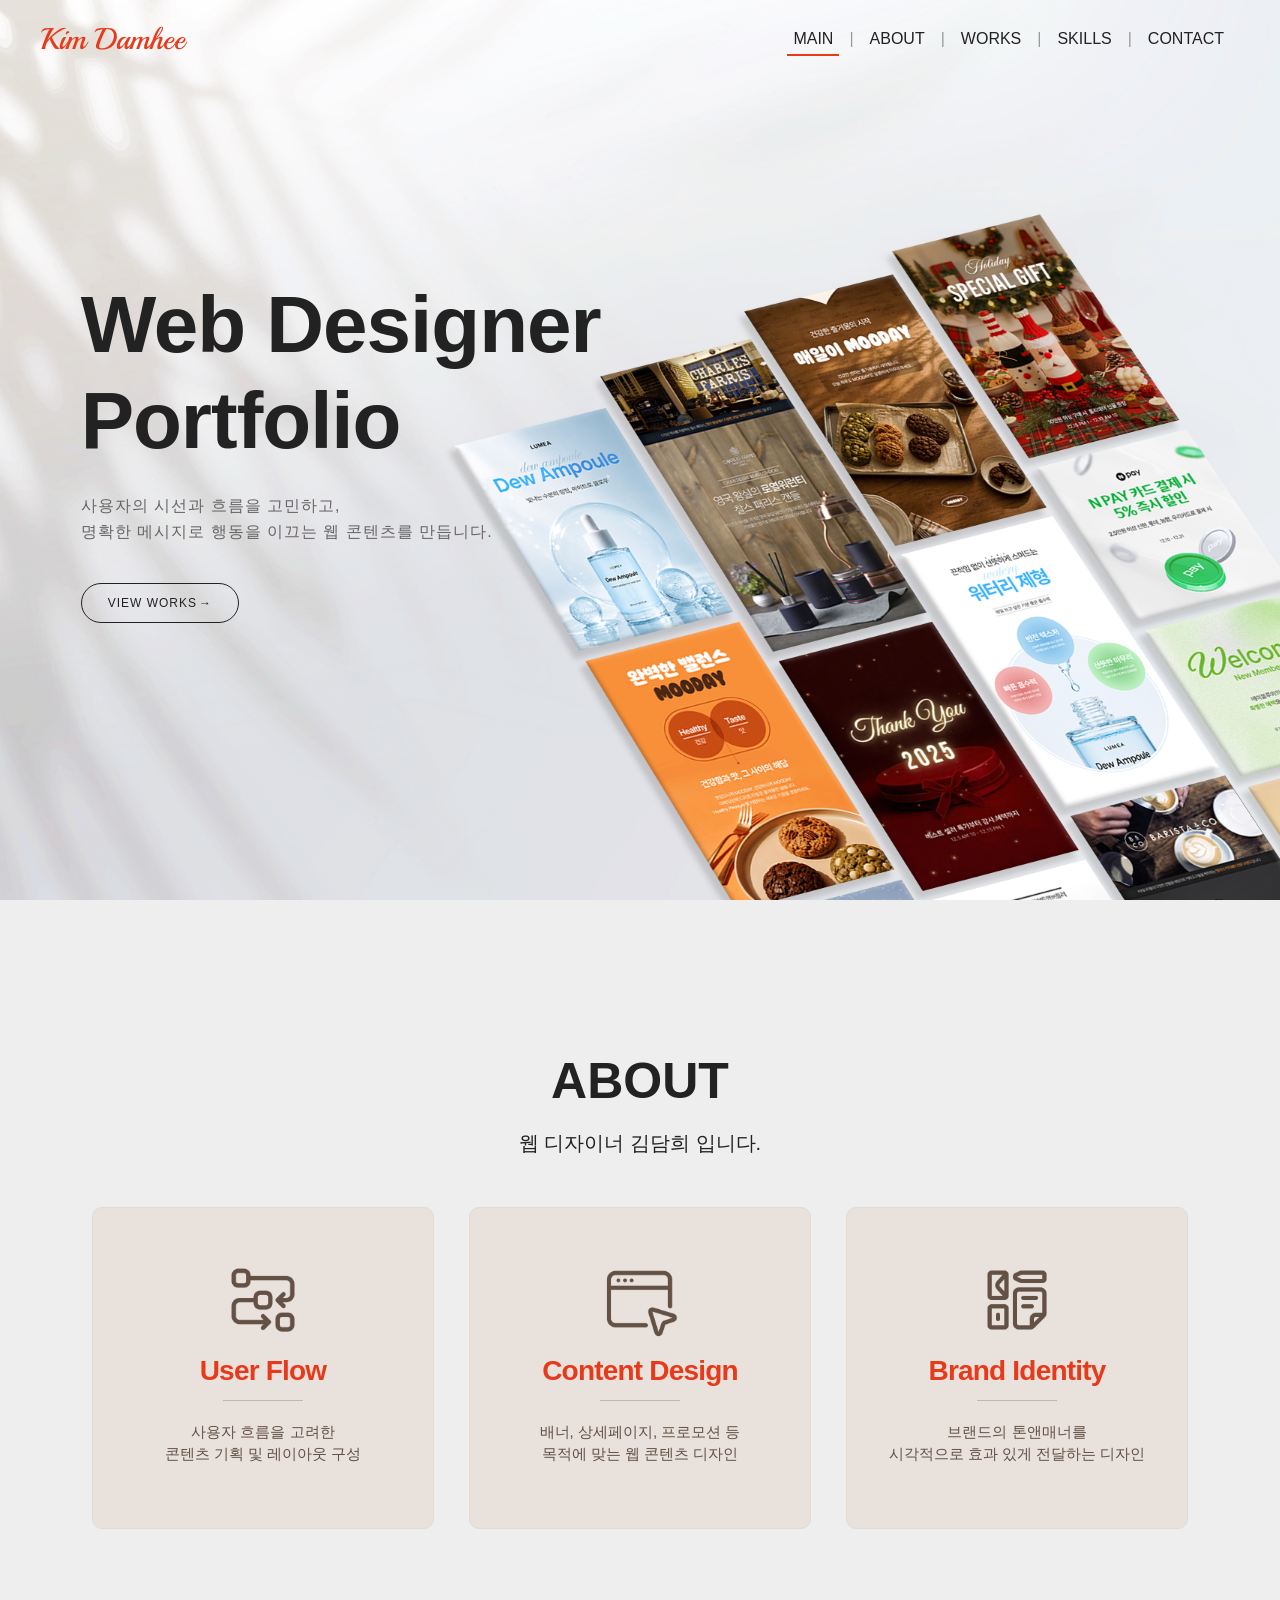
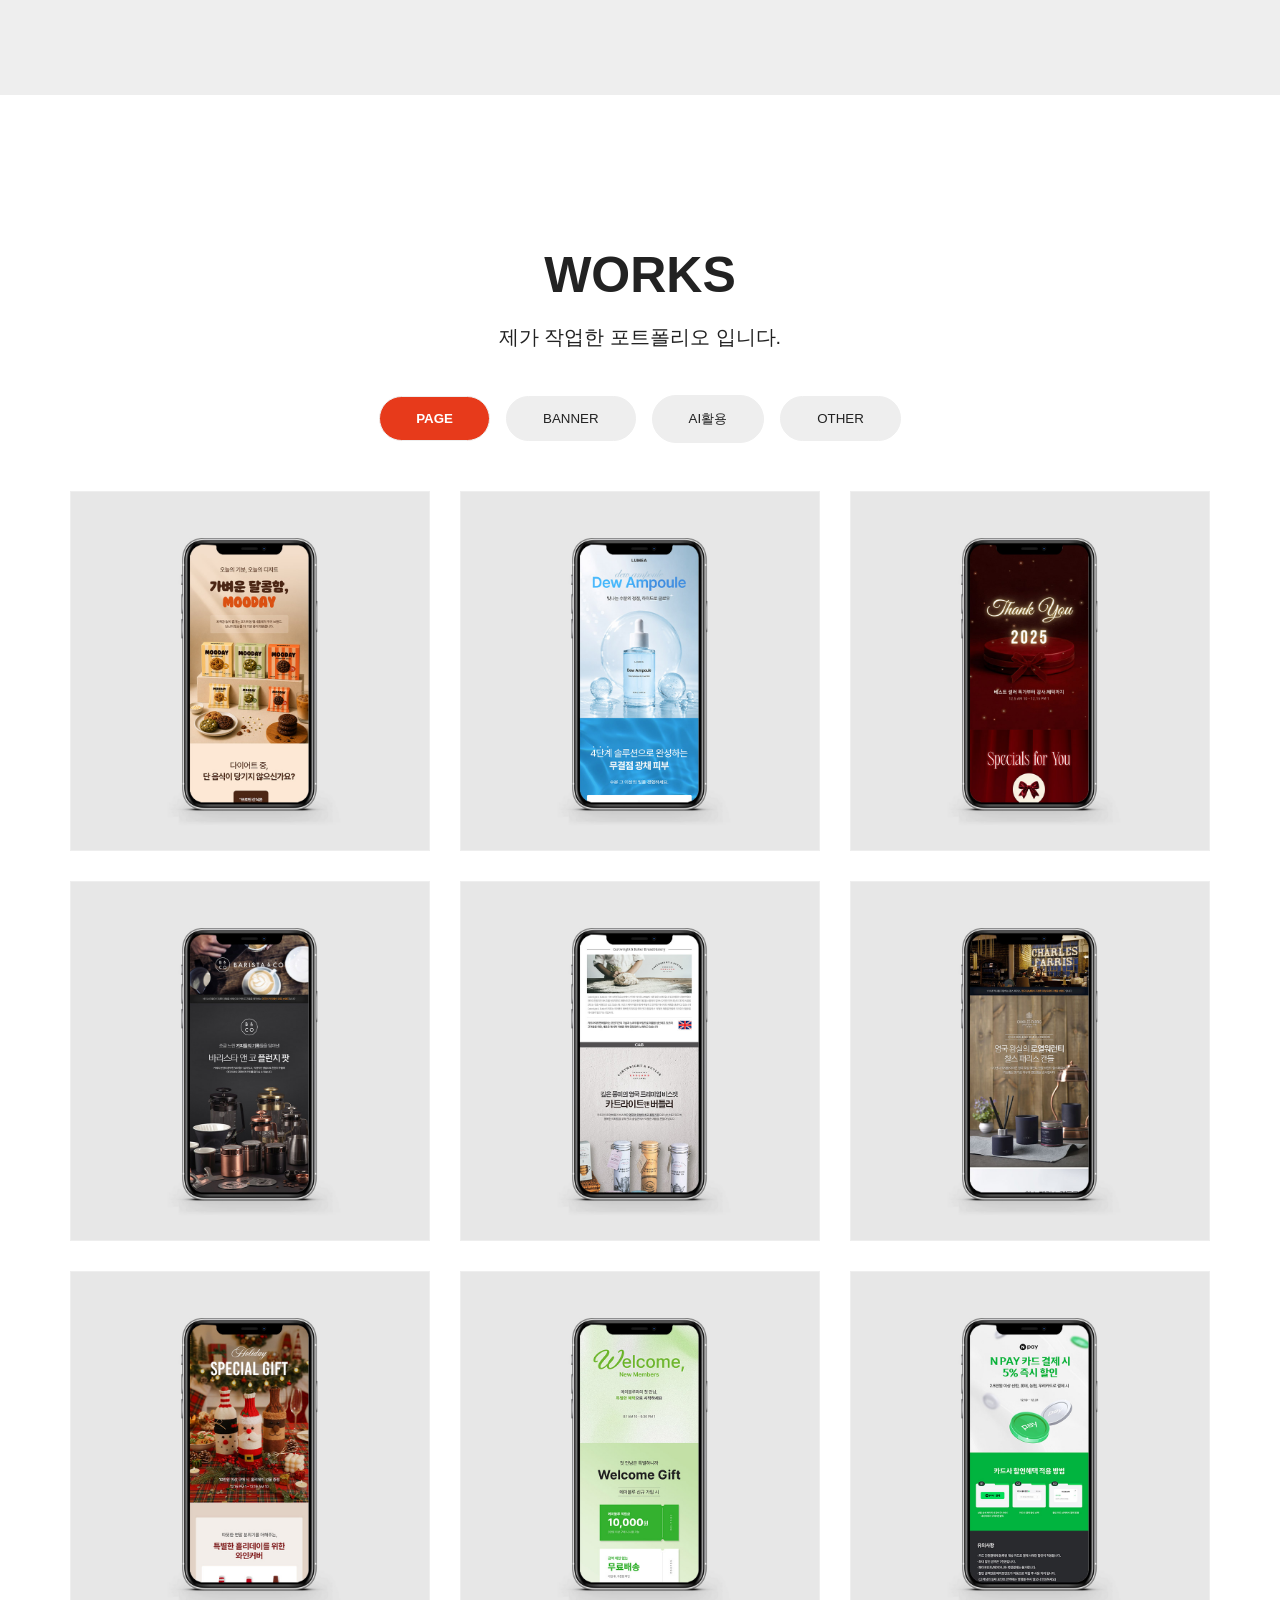
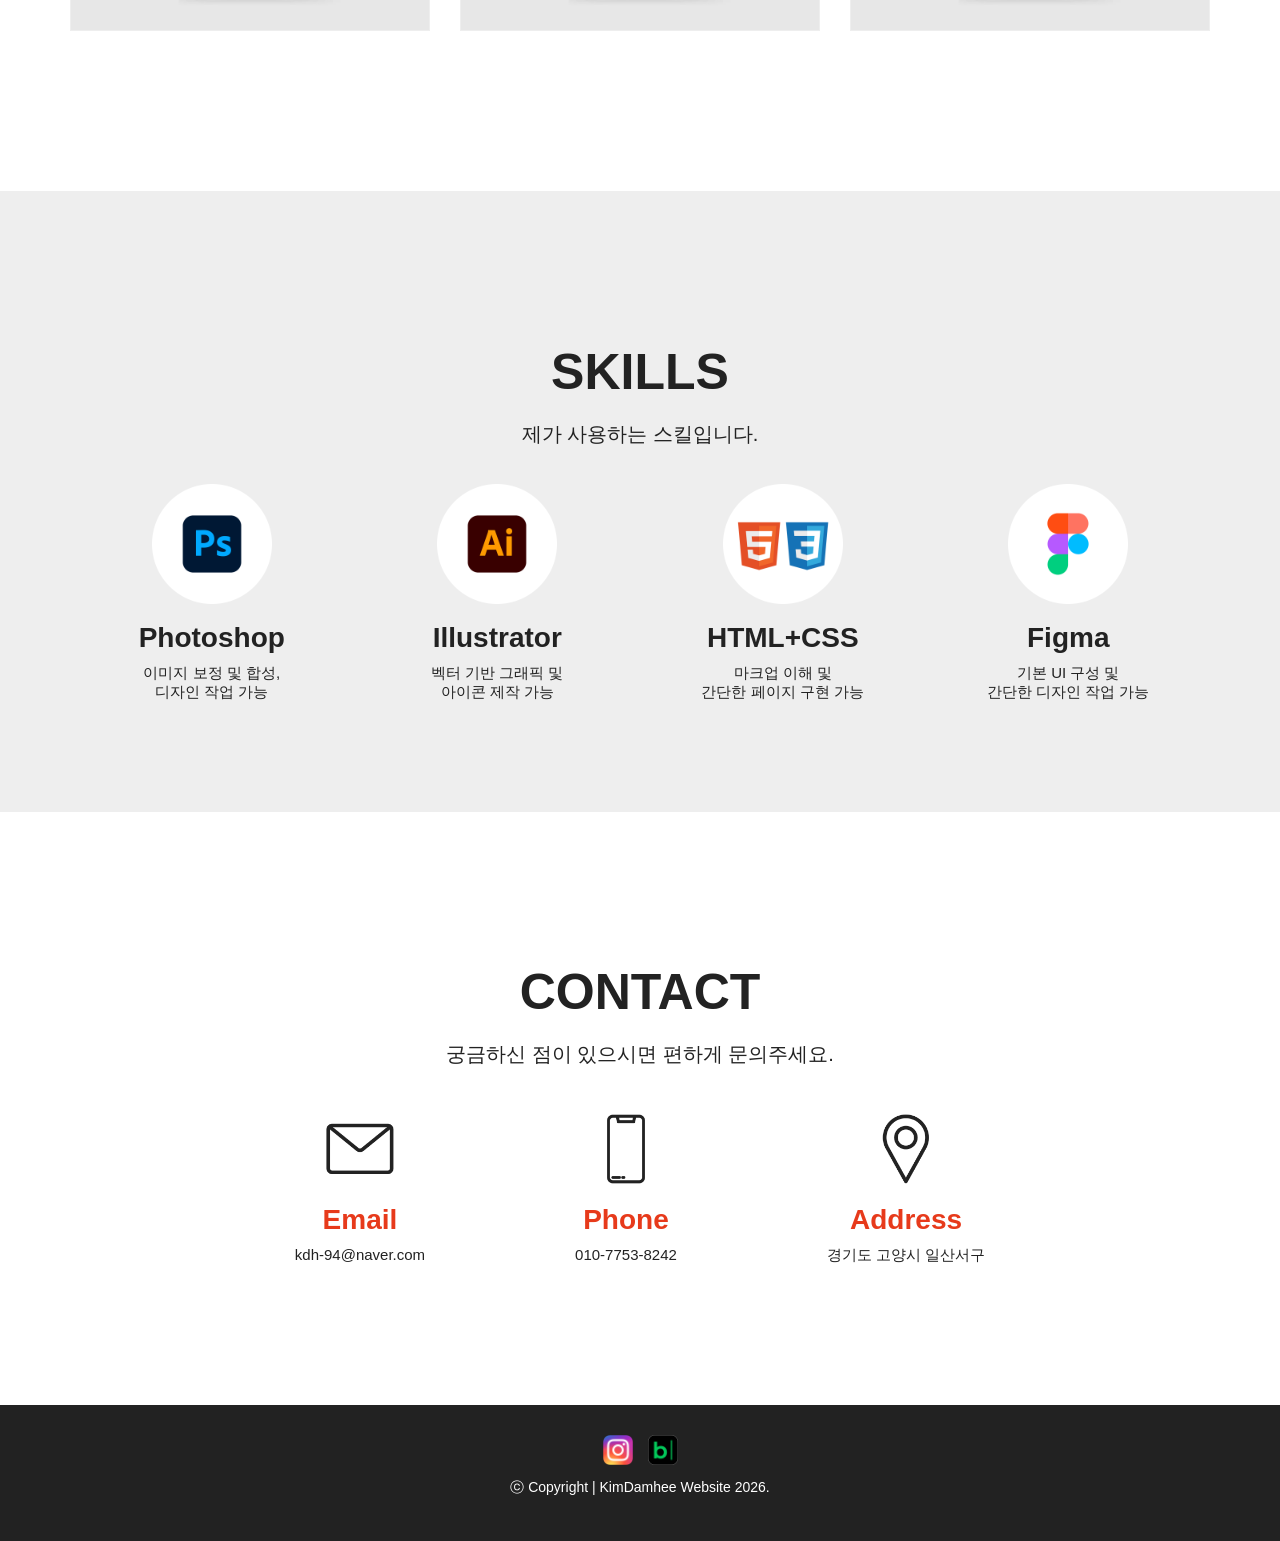
==== index.html @ 0c6d411d "Updates" ====
<!doctype html><html lang="en"><head><meta charset="utf-8"/><link rel="icon" type="image/png" sizes="32x32" href="/favicon.png"/><link rel="icon" type="image/png" sizes="16x16" href="/favicon.png"/><meta name="robots" content="noindex, nofollow"><link href="https://fonts.googleapis.com/css2?family=Great+Vibes&display=swap" rel="stylesheet"><link rel="preconnect" href="https://fonts.googleapis.com"><link rel="preconnect" href="https://fonts.gstatic.com" crossorigin><link href="https://fonts.googleapis.com/css2?family=Caveat:wght@400..700&family=Kalam:wght@300;400;700&family=Playball&display=swap" rel="stylesheet"><meta name="viewport" content="width=device-width,initial-scale=1"/><meta name="theme-color" content="#000000"/><meta name="description" content="Web site created using create-react-app"/><link rel="apple-touch-icon" href="/logo192.png"/><link rel="manifest" href="/manifest.json"/><title>Web Portfolio</title><script defer="defer" src="/static/js/main.aefa2dd5.js"></script><link href="/static/css/main.c59a504b.css" rel="stylesheet"></head><body><noscript>You need to enable JavaScript to run this app.</noscript><div id="root"></div></body></html>
---- static/css/main.c59a504b.css ----
body{-webkit-font-smoothing:antialiased;-moz-osx-font-smoothing:grayscale;font-family:-apple-system,BlinkMacSystemFont,Segoe UI,Roboto,Oxygen,Ubuntu,Cantarell,Fira Sans,Droid Sans,Helvetica Neue,sans-serif}code{font-family:source-code-pro,Menlo,Monaco,Consolas,Courier New,monospace}@media (max-width:768px){.about .sub-title,.contact .sub-title,.portfolio .sub-title,.skill .sub-title{font-size:17px;font-weight:400}.header-inner{justify-content:center;padding:14px 16px}.menu{display:none!important}.logo{display:block;font-size:20px;margin:0 auto;text-align:center;width:100%}.main{padding-left:24px;position:relative}.main-title{position:relative;transform:translateY(-150px)}.main-title .main-main{font-size:38px;font-weight:600;letter-spacing:-1.5px;line-height:1.2}.main-title .main-sub{font-size:14px;font-weight:300;letter-spacing:0;line-height:1.6;padding-top:20px}.about-boxes{-ms-overflow-style:none;display:flex;gap:12px;justify-content:flex-start!important;overflow-x:auto;overflow-y:visible;padding:18px 16px 24px;scroll-snap-type:x mandatory;scrollbar-width:none}.about-boxes::-webkit-scrollbar{display:none}.about-boxes .box{align-items:center;border-radius:14px;box-shadow:0 5px 15px #00000029;box-sizing:border-box;display:flex;flex:0 0 80%;flex-direction:column;height:250px;justify-content:center;overflow:visible;padding:14px 14px 12px;width:auto}.about-boxes .box:active{box-shadow:0 8px 20px #00000024}.about .about-boxes h3{font-size:20px;font-weight:600;margin:6px 0}.about .about-boxes p{font-size:14px;line-height:1.55}.about-boxes .icon img{height:70px;width:70px}.portfolio .inner{padding-left:16px;padding-right:16px}.filter-buttons{-ms-overflow-style:none;align-items:center;display:flex;gap:4px;justify-content:center;overflow-x:auto;scrollbar-width:none;white-space:nowrap}.filter-buttons button{border-radius:20px!important;box-sizing:border-box;flex:0 0 auto;font-size:11px;padding:6px 14px!important}.filter-buttons::-webkit-scrollbar{display:none}.portfolio-grid{grid-gap:6px!important;display:grid!important;gap:6px!important;grid-template-columns:repeat(2,1fr)}.portfolio-grid .item{margin:0!important}.portfolio .inner{padding-left:12px;padding-right:12px}.item{transform:none}.overlay{display:none!important}.modal-body{gap:8px;padding:8px}.modal-body img{border-radius:6px;box-shadow:none!important;height:auto;margin:0;max-width:100%;object-fit:fill;width:100%}.modal-body img:last-child{margin-bottom:0}.skill-list{grid-gap:2px!important;display:grid!important;gap:2px!important;grid-template-columns:repeat(2,1fr)}.skill-list .skill{padding:16px;width:100%}.skill-list .skill h3{font-size:20px!important}.skill-list .skill p{font-size:14px!important;line-height:1.4}.skill .icon img{width:84px!important}.contact-info{display:flex;gap:5px!important;justify-content:space-between}.contact-item{flex:1 1;text-align:center}.contact-item .icon img{margin-bottom:-8px;width:54px!important}.contact-info .text .label{font-size:20px!important;font-weight:600!important}.contact-info .text .value{font-size:14px!important;word-break:break-all}.footer p{font-size:12px;font-weight:200}}body{font-family:sans-serif;margin:0}.section{padding:110px 20px;text-align:center}.section h2{font-size:50px;margin-bottom:20px}.inner{margin:0 auto;max-width:1140px}.sub-title{font-size:20px;font-weight:400;padding-bottom:16px}::selection{background:#e73a1b;color:#fff}::-webkit-selection{background:#e73a1b;color:#fff}.header{color:#fff;left:0;position:fixed;top:0;width:100%;z-index:100}.header-inner{align-items:center;display:flex;justify-content:space-between;margin:0 auto;max-width:1680px;padding:20px 40px;transition:padding .3s ease,backdrop .3s ease}.header.scrolled .header-inner{padding:12px 40px}.header .menu a{color:#222}.header.scrolled{backdrop-filter:blur(10px);-webkit-backdrop-filter:blur(10px);background:#000000b3;transition:background .3s ease,-webkit-backdrop-filter .3s ease;transition:background .3s ease,backdrop-filter .3s ease;transition:background .3s ease,backdrop-filter .3s ease,-webkit-backdrop-filter .3s ease}.header.scrolled a{color:#fff}.header.scrolled .logo{transform:scale(.8)}.logo{color:#e73a1b;cursor:pointer;font-family:Playball,cursive;font-size:30px;font-style:normal;font-weight:400;transition:transform .3s ease,opacity .3s ease}.logo:hover{opacity:.8}.menu{align-items:center;display:flex}.menu a{color:#222;margin:0 10px;padding:4px 6px;position:relative;text-decoration:none;transition:color .3s ease}.menu a:after{background:#e73a1b;bottom:-4px;content:"";height:2px;left:50%;position:absolute;transform:translateX(-50%);transition:width .3s ease;width:0}.menu a.active:after,.menu a:hover:after{width:100%}.menu a:hover{color:#e73a1b}.divider{color:#999}.main{align-items:center;background-position:50%;background-repeat:no-repeat;background-size:cover;display:flex;justify-content:flex-start;min-height:100vh;padding-left:6.3%;position:relative}.main:before{content:"";inset:0;position:absolute;z-index:1}.main-title{align-items:flex-start;display:flex;flex-direction:column;position:relative;z-index:2}.main-main{color:#222;font-size:80px;font-style:normal;font-weight:600;letter-spacing:-1px;line-height:1.2}.main-main,.main-sub{margin:0;text-align:left}.main-sub{color:#666;font-size:16px;font-weight:400;letter-spacing:1px;line-height:1.6;padding-top:24px}.main-btn{align-items:center;background:#0000;border:1px solid #222;border-radius:999px;color:#222;cursor:pointer;display:inline-flex;font-size:12px;font-weight:500;gap:2px;letter-spacing:1px;margin-top:38px;padding:12px 26px;transition:all .3s ease}.main-btn span{transition:transform .3s ease}.main-btn:hover span{transform:translateX(4px)}.about{background-color:#eee;color:#222}.box{align-items:center;background-color:#e8e1dc;border:1px solid #e4dad2;border-radius:10px;color:#635145;flex-direction:column;height:280px;padding:20px;text-align:center;transform:translateY(-6px);width:300px}.about-boxes,.box{display:flex;justify-content:center}.about-boxes{gap:35px;margin-top:40px;padding-bottom:50px}.about h3{color:#e73a1b;display:inline-block;font-size:28px;font-weight:600;letter-spacing:-.8px;margin-bottom:5px;margin-top:10px;padding-bottom:14px;position:relative}.about h3:after{background:#6351454d;bottom:0;content:"";height:1px;left:50%;position:absolute;transform:translateX(-50%);width:80px}.about-boxes p{font-size:15px;font-weight:400;line-height:1.5}.icon{align-items:center;display:flex;justify-content:center}.icon img{height:90px;object-fit:contain;transition:transform .3s ease;width:90px}.box:hover .icon img{filter:brightness(1.1);transform:scale(1.1)}.portfolio{background-color:#fff;color:#222}.filter-buttons button{background:#eee;border:1px solid #eee;border-radius:30px;color:#222;cursor:pointer;margin:8px;padding:14px 36px}.filter-buttons button.active{background:#e73a1b;color:#fff;font-weight:600}.portfolio-grid{grid-gap:30px;display:grid;gap:30px;grid-template-columns:repeat(3,1fr);margin-top:40px;padding-bottom:50px}.modal{align-items:center;animation:fadeIn .3s ease;background:#000000b3;display:flex;height:100%;justify-content:center;left:0;position:fixed;top:0;width:100%;z-index:9999}.modal-content{animation:scaleUp .3s ease;background:#fff;border-radius:12px;display:flex;flex-direction:column;max-height:95vh;max-width:1240px;overflow:hidden;padding:0;width:80%}@keyframes fadeIn{0%{opacity:0}to{opacity:1}}@keyframes scaleUp{0%{opacity:0;transform:scale(.9)}to{opacity:1;transform:scale(1)}}.modal-header{align-items:flex-start;display:flex;justify-content:space-between;padding:20px 24px}.modal-text{display:flex;flex-direction:column;gap:6px}.modal-header h3{font-size:24px;margin:0;padding:5px 0 5px 8px}.modal-header p{margin:0;padding-left:8px}.modal-body{align-items:center;display:flex;flex:1 1;flex-direction:column;gap:40px;overflow-y:auto;padding:20px 24px 70px}.modal-body img{border-radius:8px;box-shadow:0 6px 20px #0000002e;display:block;height:auto;max-width:100%;width:70%}.modal-body img:last-child{margin-bottom:0}.close-btn{align-items:center;background:#555;border:none;border-radius:50%;color:#fff;cursor:pointer;display:flex;flex-shrink:0;font-size:24px;height:36px;justify-content:center;line-height:1;width:36px}.close-btn:hover{background:#e73a1b;color:#fff}.item{align-items:center;aspect-ratio:1/1;background:#333;border:1px solid #eee;color:#fff;cursor:pointer;display:flex;justify-content:center;overflow:hidden;position:relative;transition:transform .25s ease}.item:hover{transform:scale(1.08)}.item img{height:100%;object-fit:cover;transition:transform .4s ease;width:100%}.item:hover img{transform:scale(1.05)}.overlay{align-items:center;background:#000000bf;box-sizing:border-box;color:#fff;display:flex;flex-direction:column;gap:8px;inset:0;justify-content:center;opacity:0;padding:20px;position:absolute;text-align:center;transition:opacity .3s ease}.item:hover .overlay{opacity:1}.overlay h3{color:#ff4423;font-size:18px;font-weight:600;opacity:0;transition:all .4s ease}.overlay h3,.overlay p{margin:0;transform:translateY(-20px)}.overlay p{font-size:12px;line-height:1.4;opacity:.85;opacity:0;transition:all .4s ease .05s}.view-btn{background:#0000;border:1px solid #fff;border-radius:20px;color:#fff;cursor:pointer;font-size:8px;letter-spacing:.5px;margin-top:12px;opacity:0;padding:6px 14px;transform:translateY(20px);transition:all .4s ease .01s}.item:hover .overlay h3,.item:hover .overlay p,.item:hover .view-btn{opacity:1;transform:translateY(0)}.view-btn:hover{background:#e73a1b;border-color:#e73a1b;color:#fff}.skill{background-color:#eee;color:#222;text-align:center}.skill-list{display:flex;gap:2px}.skill-list .skill{box-sizing:border-box;width:100%}.skill .icon{margin-bottom:18px}.skill .icon img{height:auto;width:120px}.skill-list .skill h3{font-size:28px;margin:10px 0}.skill-list .skill p{font-size:15px;margin:0}.contact{background-color:#fff;color:#222}.contact-info{display:flex;gap:150px;justify-content:center;margin:30px 0}.contact .icon{margin-bottom:20px}.contact .contact-item .icon img{height:auto;width:70px}.contact .contact-item .text .label{color:#e73a1b;font-size:28px;font-weight:600}.contact .contact-item .text .value{font-size:15px;padding-top:10px}.footer{background:#222;color:#fff;padding:30px;text-align:center}.footer p{font-size:14px;font-weight:300}.social{align-items:center;display:flex;gap:15px;justify-content:center}.social .icon img{height:30px;object-fit:contain;width:30px}.social .icon{align-items:center;display:flex;justify-content:center;margin:0}@media (max-width:768px){.filter-buttons{position:relative;z-index:10}}
/*# sourceMappingURL=main.c59a504b.css.map*/
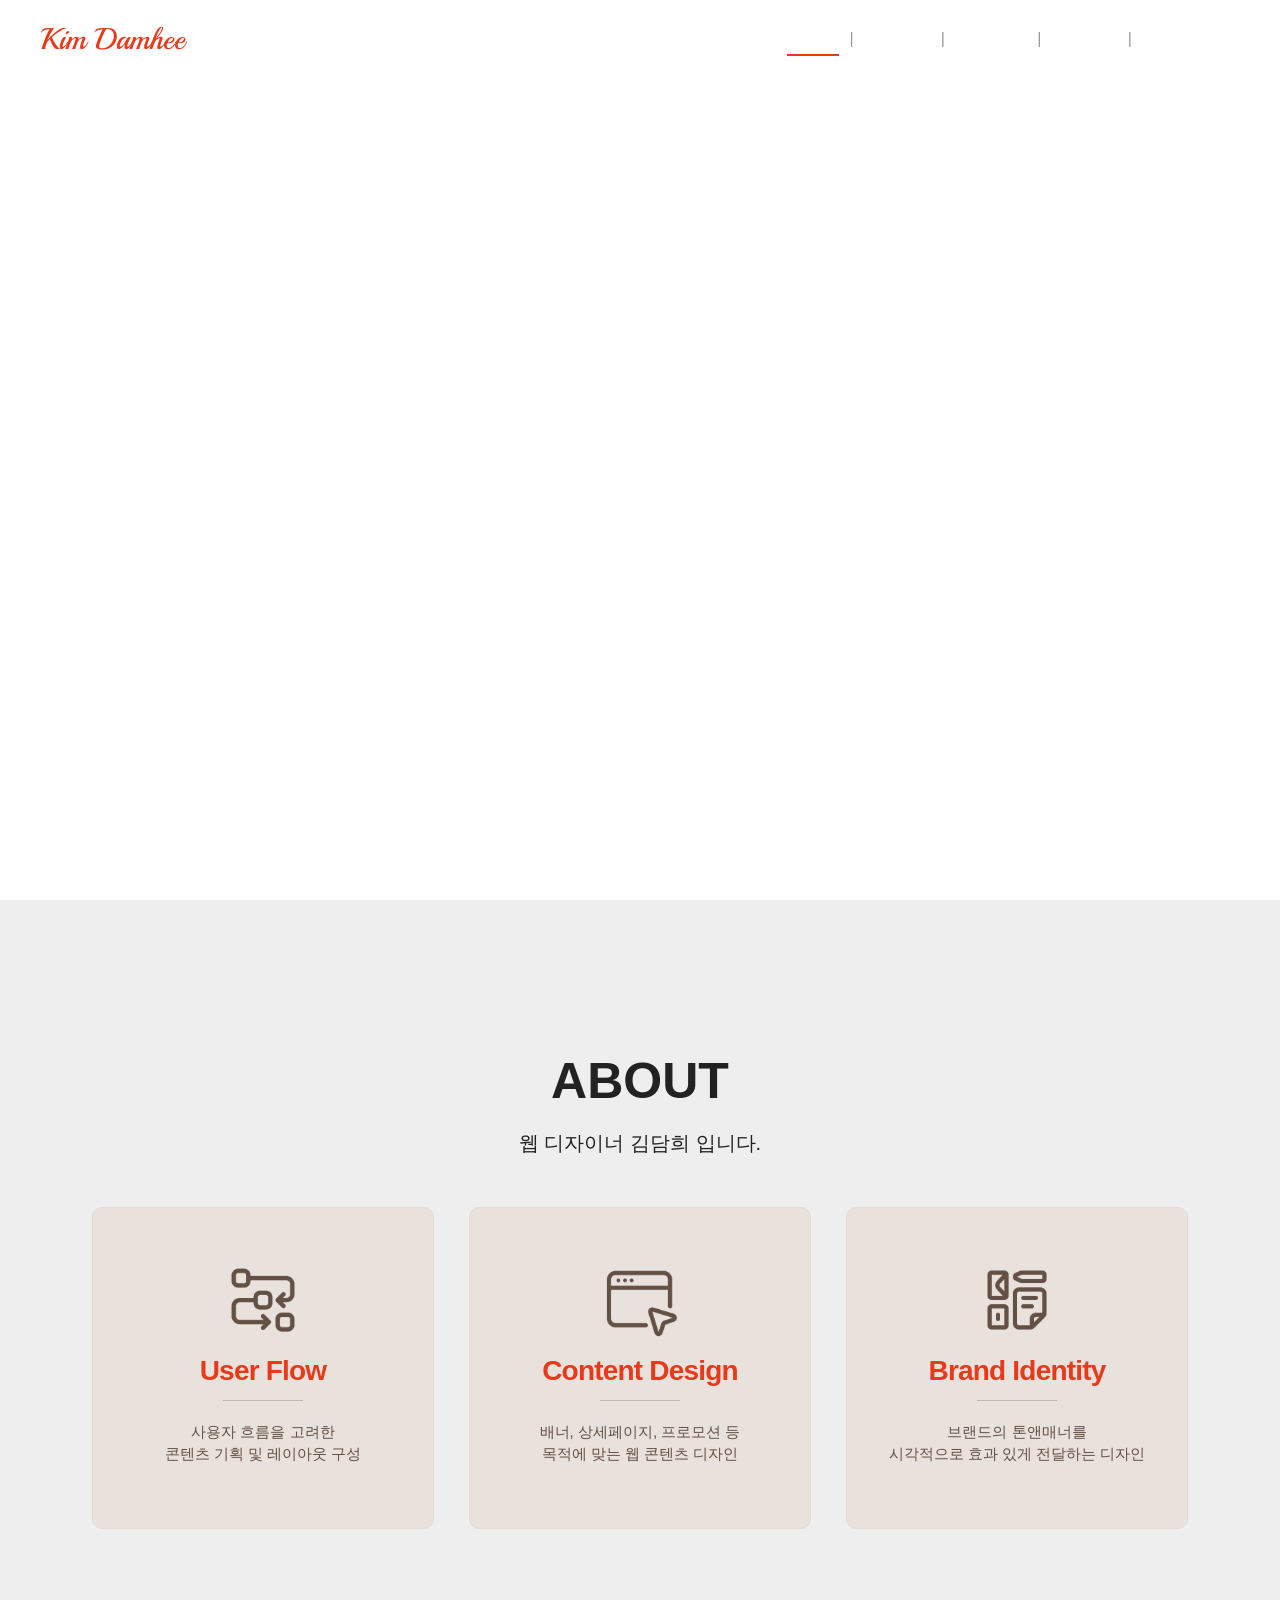
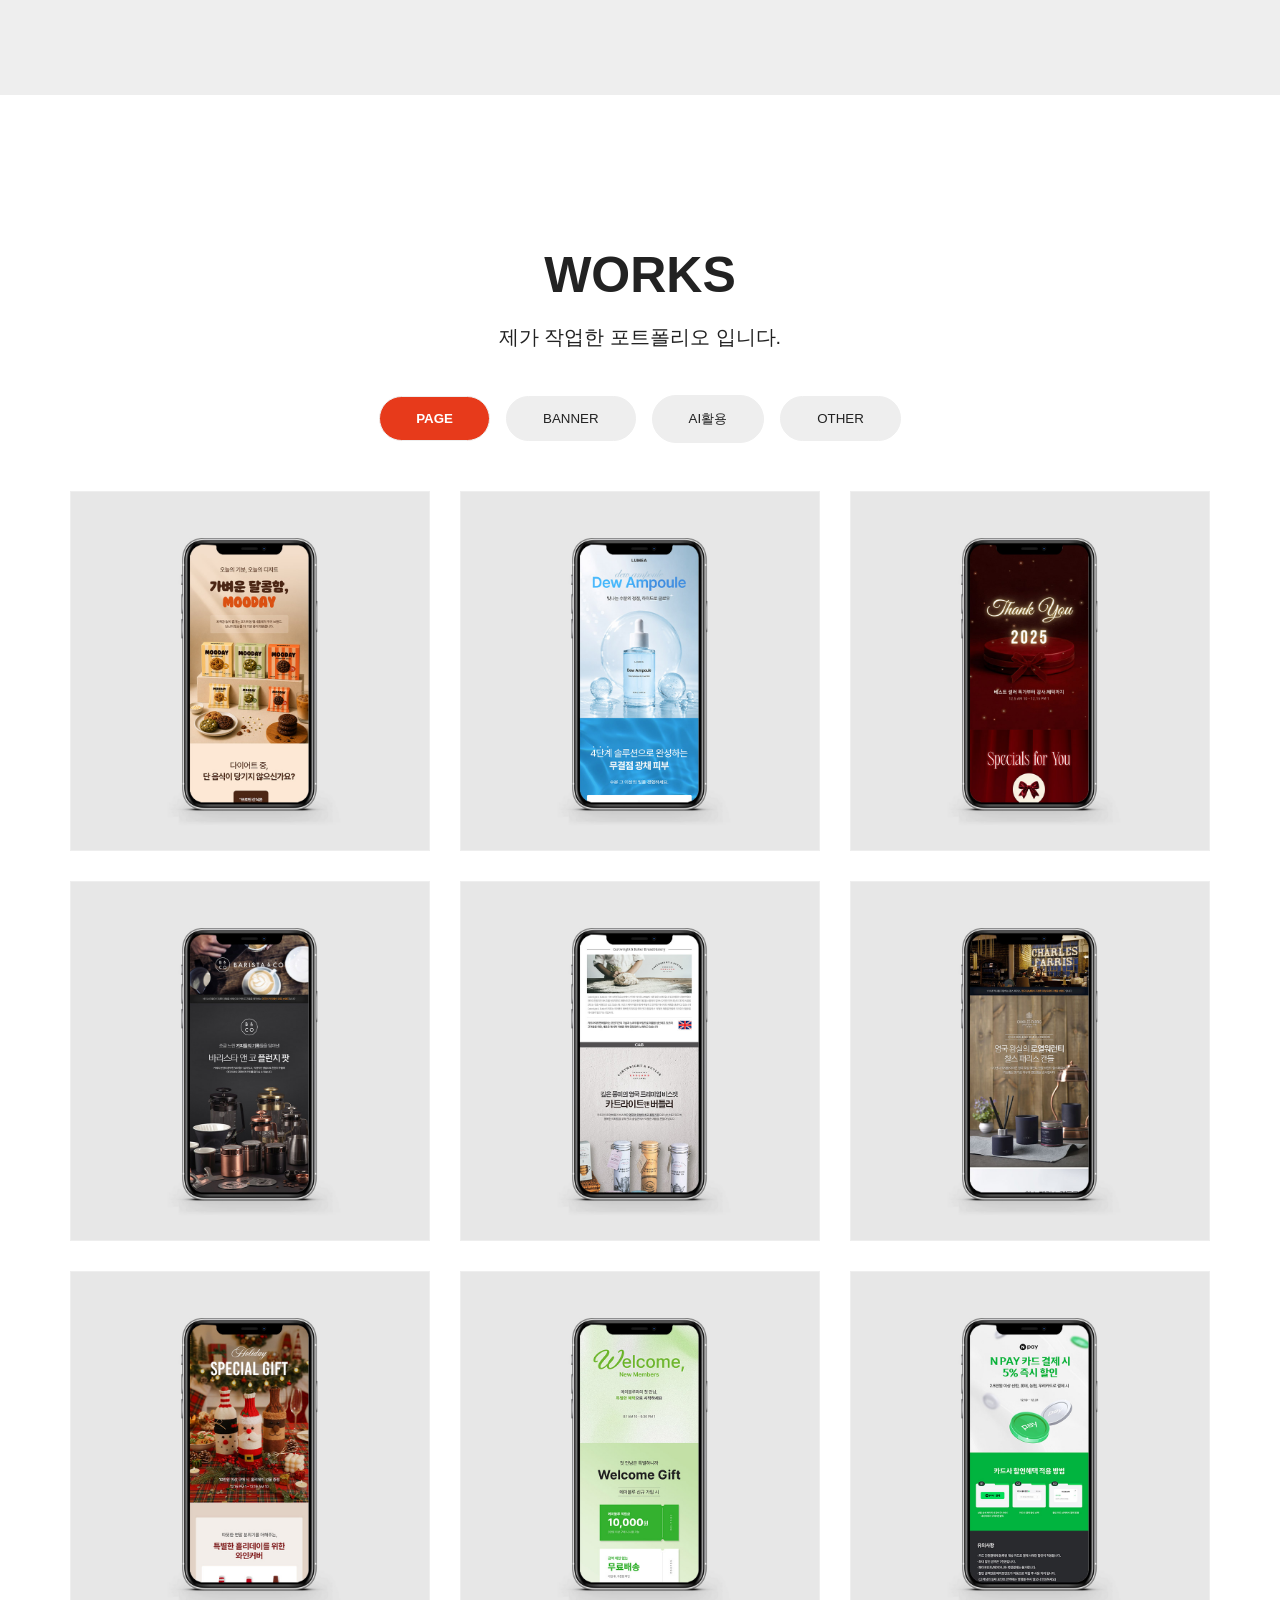
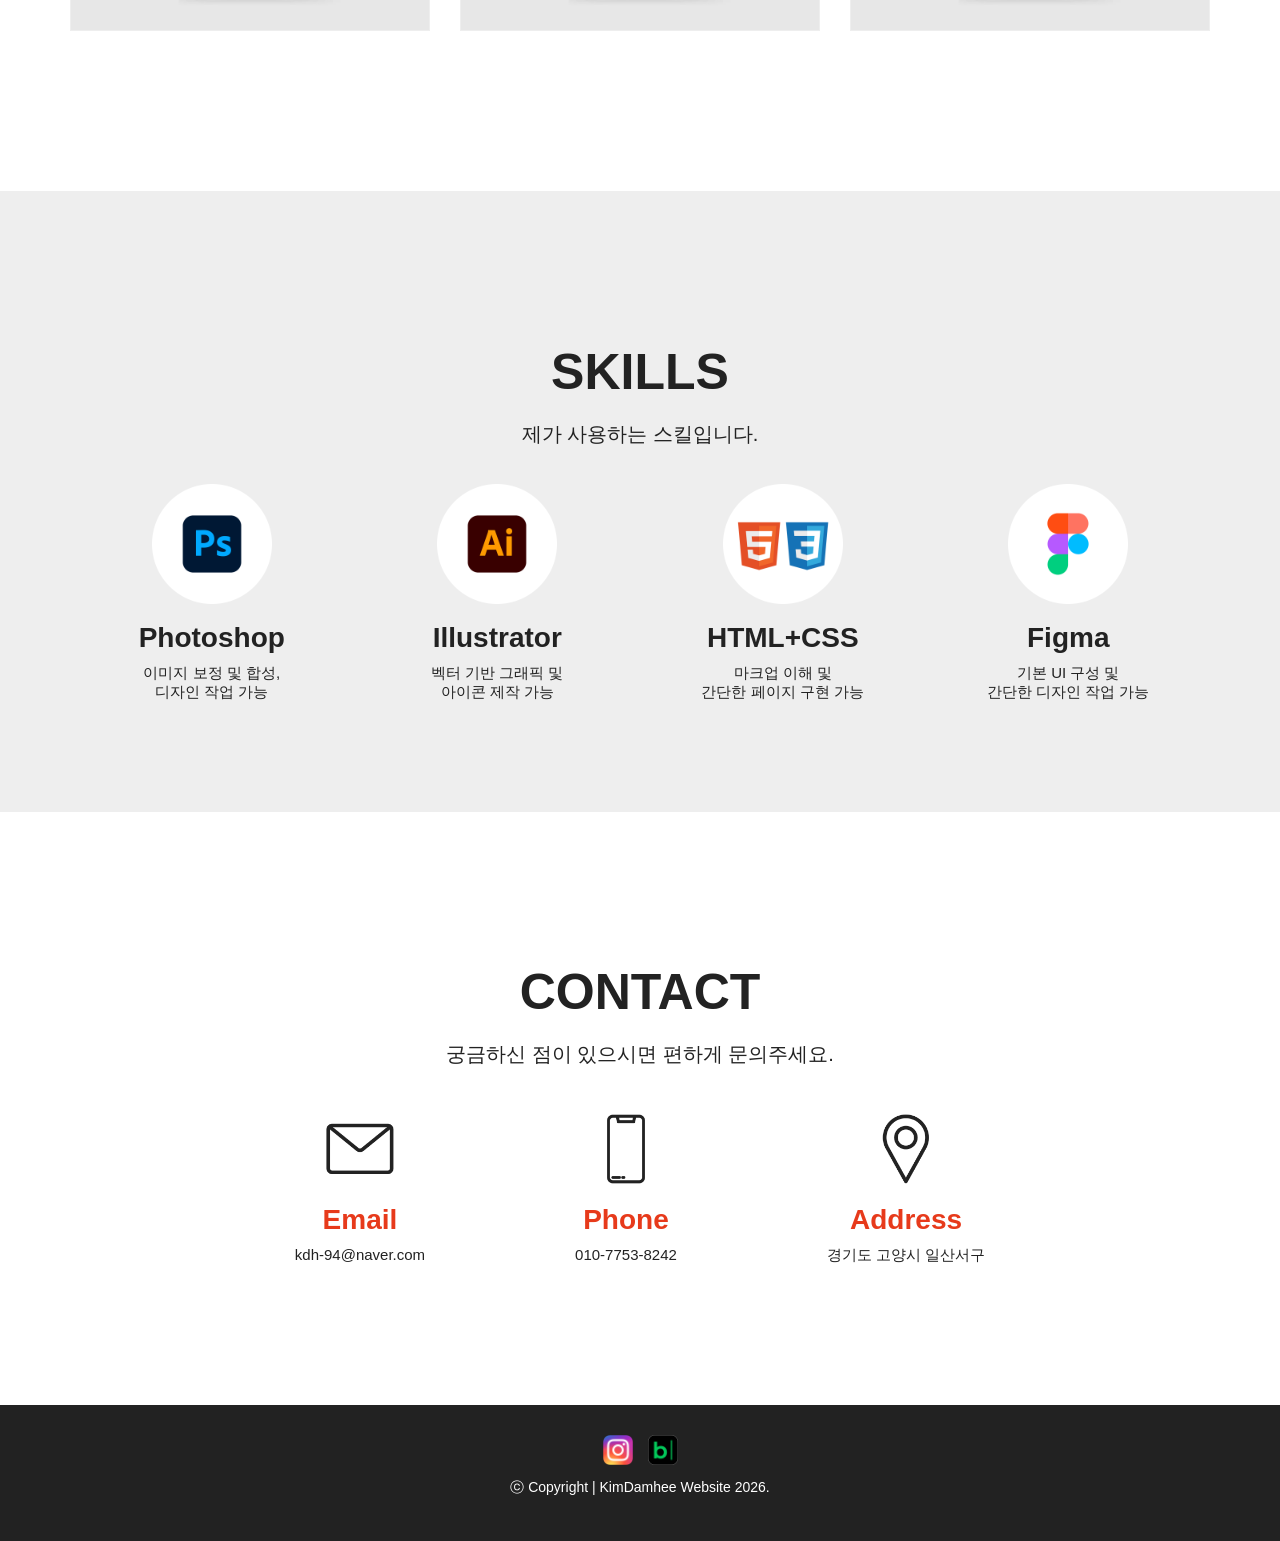
==== commit c7c6ccab: "Updates" ====
--- a/index.html
+++ b/index.html
@@ -1 +1 @@
-<!doctype html><html lang="en"><head><meta charset="utf-8"/><link rel="icon" type="image/png" sizes="32x32" href="/favicon.png"/><link rel="icon" type="image/png" sizes="16x16" href="/favicon.png"/><meta name="robots" content="noindex, nofollow"><link href="https://fonts.googleapis.com/css2?family=Great+Vibes&display=swap" rel="stylesheet"><link rel="preconnect" href="https://fonts.googleapis.com"><link rel="preconnect" href="https://fonts.gstatic.com" crossorigin><link href="https://fonts.googleapis.com/css2?family=Caveat:wght@400..700&family=Kalam:wght@300;400;700&family=Playball&display=swap" rel="stylesheet"><meta name="viewport" content="width=device-width,initial-scale=1"/><meta name="theme-color" content="#000000"/><meta name="description" content="Web site created using create-react-app"/><link rel="apple-touch-icon" href="/logo192.png"/><link rel="manifest" href="/manifest.json"/><title>Web Portfolio</title><script defer="defer" src="/static/js/main.aefa2dd5.js"></script><link href="/static/css/main.c59a504b.css" rel="stylesheet"></head><body><noscript>You need to enable JavaScript to run this app.</noscript><div id="root"></div></body></html>+<!doctype html><html lang="en"><head><meta charset="utf-8"/><link rel="icon" type="image/png" sizes="32x32" href="/favicon.png"/><link rel="icon" type="image/png" sizes="16x16" href="/favicon.png"/><meta name="robots" content="noindex, nofollow"><link href="https://fonts.googleapis.com/css2?family=Great+Vibes&display=swap" rel="stylesheet"><link rel="preconnect" href="https://fonts.googleapis.com"><link rel="preconnect" href="https://fonts.gstatic.com" crossorigin><link href="https://fonts.googleapis.com/css2?family=Caveat:wght@400..700&family=Kalam:wght@300;400;700&family=Playball&display=swap" rel="stylesheet"><meta name="viewport" content="width=device-width,initial-scale=1"/><meta name="theme-color" content="#000000"/><meta name="description" content="Web site created using create-react-app"/><link rel="apple-touch-icon" href="/logo192.png"/><link rel="manifest" href="/manifest.json"/><title>Web Portfolio</title><script defer="defer" src="/static/js/main.0ea929ef.js"></script><link href="/static/css/main.4a9623f0.css" rel="stylesheet"></head><body><noscript>You need to enable JavaScript to run this app.</noscript><div id="root"></div></body></html>
--- a/static/css/main.4a9623f0.css
+++ b/static/css/main.4a9623f0.css
@@ -0,0 +1,2 @@
+body{-webkit-font-smoothing:antialiased;-moz-osx-font-smoothing:grayscale;font-family:-apple-system,BlinkMacSystemFont,Segoe UI,Roboto,Oxygen,Ubuntu,Cantarell,Fira Sans,Droid Sans,Helvetica Neue,sans-serif}code{font-family:source-code-pro,Menlo,Monaco,Consolas,Courier New,monospace}@media (max-width:768px){.about .sub-title,.contact .sub-title,.portfolio .sub-title,.skill .sub-title{font-size:17px;font-weight:400}.header-inner{justify-content:center;padding:14px 16px}.menu{display:none!important}.logo{display:block;font-size:20px;margin:0 auto;text-align:center;width:100%}.main{height:100vh;overflow:hidden;position:relative;width:100%}.main-video{height:100%;inset:0;object-fit:cover;position:absolute;width:100%;z-index:0}.main-title{color:#fff;left:50%;max-width:calc(100% - 80px);position:absolute;top:50%;transform:translate(-50%,-50%);width:1140px;z-index:10}.about-boxes{-ms-overflow-style:none;display:flex;gap:12px;justify-content:flex-start!important;overflow-x:auto;overflow-y:visible;padding:18px 16px 24px;scroll-snap-type:x mandatory;scrollbar-width:none}.about-boxes::-webkit-scrollbar{display:none}.about-boxes .box{align-items:center;border-radius:14px;box-shadow:0 5px 15px #00000029;box-sizing:border-box;display:flex;flex:0 0 80%;flex-direction:column;height:250px;justify-content:center;overflow:visible;padding:14px 14px 12px;width:auto}.about-boxes .box:active{box-shadow:0 8px 20px #00000024}.about .about-boxes h3{font-size:20px;font-weight:600;margin:6px 0}.about .about-boxes p{font-size:14px;line-height:1.55}.about-boxes .icon img{height:70px;width:70px}.portfolio .inner{padding-left:16px;padding-right:16px}.filter-buttons{-ms-overflow-style:none;align-items:center;display:flex;gap:4px;justify-content:center;overflow-x:auto;scrollbar-width:none;white-space:nowrap}.filter-buttons button{border-radius:20px!important;box-sizing:border-box;flex:0 0 auto;font-size:11px;padding:6px 14px!important}.filter-buttons::-webkit-scrollbar{display:none}.portfolio-grid{grid-gap:6px!important;display:grid!important;gap:6px!important;grid-template-columns:repeat(2,1fr)}.portfolio-grid .item{margin:0!important}.portfolio .inner{padding-left:12px;padding-right:12px}.item{transform:none}.overlay{display:none!important}.modal-body{gap:8px;padding:8px}.modal-body img{border-radius:6px;box-shadow:none!important;height:auto;margin:0;max-width:100%;object-fit:fill;width:100%}.modal-body img:last-child{margin-bottom:0}.skill-list{grid-gap:2px!important;display:grid!important;gap:2px!important;grid-template-columns:repeat(2,1fr)}.skill-list .skill{padding:16px;width:100%}.skill-list .skill h3{font-size:20px!important}.skill-list .skill p{font-size:14px!important;line-height:1.4}.skill .icon img{width:84px!important}.contact-info{display:flex;gap:5px!important;justify-content:space-between}.contact-item{flex:1 1;text-align:center}.contact-item .icon img{margin-bottom:-8px;width:54px!important}.contact-info .text .label{font-size:20px!important;font-weight:600!important}.contact-info .text .value{font-size:14px!important;word-break:break-all}.footer p{font-size:12px;font-weight:200}}body{font-family:sans-serif;margin:0}.section{padding:110px 20px;text-align:center}.section h2{font-size:50px;margin-bottom:20px}.inner{margin:0 auto;max-width:1140px}.sub-title{font-size:20px;font-weight:400;padding-bottom:16px}::selection{background:#e73a1b;color:#fff}::-webkit-selection{background:#e73a1b;color:#fff}.header{color:#fff;left:0;position:fixed;top:0;width:100%;z-index:100}.header-inner{align-items:center;display:flex;justify-content:space-between;margin:0 auto;max-width:1680px;padding:20px 40px;transition:padding .3s ease,backdrop .3s ease}.header.scrolled .header-inner{padding:12px 40px}.header .menu a{color:#fff}.header.scrolled{backdrop-filter:blur(10px);-webkit-backdrop-filter:blur(10px);background:#000000b3;transition:background .3s ease,-webkit-backdrop-filter .3s ease;transition:background .3s ease,backdrop-filter .3s ease;transition:background .3s ease,backdrop-filter .3s ease,-webkit-backdrop-filter .3s ease}.header.scrolled a{color:#fff}.header.scrolled .logo{transform:scale(.8)}.logo{color:#e73a1b;cursor:pointer;font-family:Playball,cursive;font-size:30px;font-style:normal;font-weight:400;transition:transform .3s ease,opacity .3s ease}.logo:hover{opacity:.8}.menu{align-items:center;display:flex}.menu a{color:#222;margin:0 10px;padding:4px 6px;position:relative;text-decoration:none;transition:color .3s ease}.menu a:after{background:#e73a1b;bottom:-4px;content:"";height:2px;left:50%;position:absolute;transform:translateX(-50%);transition:width .3s ease;width:0}.menu a.active:after,.menu a:hover:after{width:100%}.menu a:hover{color:#e73a1b}.divider{color:#999}.main{align-items:center;display:flex;height:100vh;overflow:hidden;position:relative;width:100%}.main-video{animation:videoFade 1.2s ease;height:100%;inset:0;object-fit:cover;position:absolute;width:100%;z-index:0}.main-title{align-items:flex-start;animation:titleFade 1s ease .35s both;display:flex;flex-direction:column;margin:0 auto;max-width:1440px;padding-left:40px;position:relative;width:calc(100% - 160px);z-index:2}.main-main{color:#fff;font-size:80px;font-weight:700;letter-spacing:-3px;line-height:1.05;margin:0}.main-sub{color:#ffffffd1;font-size:16px;font-weight:400;letter-spacing:.5px;line-height:1.8;margin:26px 0 0}.main-btn{align-items:center;background:#0000;border:1px solid #ffffffd9;border-radius:999px;color:#fff;cursor:pointer;display:inline-flex;font-size:12px;font-weight:600;gap:8px;letter-spacing:1.5px;margin-top:42px;padding:14px 30px;transition:all .35s ease}.main-btn span{transition:transform .35s ease}.main-btn:hover{background:#e73a1b;border-color:#e73a1b;color:#fff}.main-btn:hover span{transform:translateX(6px)}@keyframes videoFade{0%{opacity:0;transform:scale(1.04)}to{opacity:1;transform:scale(1)}}@keyframes titleFade{0%{opacity:0;transform:translateY(35px)}to{opacity:1;transform:translateY(0)}}.about{background-color:#eee;color:#222}.box{align-items:center;background-color:#e8e1dc;border:1px solid #e4dad2;border-radius:10px;color:#635145;flex-direction:column;height:280px;padding:20px;text-align:center;transform:translateY(-6px);width:300px}.about-boxes,.box{display:flex;justify-content:center}.about-boxes{gap:35px;margin-top:40px;padding-bottom:50px}.about h3{color:#e73a1b;display:inline-block;font-size:28px;font-weight:600;letter-spacing:-.8px;margin-bottom:5px;margin-top:10px;padding-bottom:14px;position:relative}.about h3:after{background:#6351454d;bottom:0;content:"";height:1px;left:50%;position:absolute;transform:translateX(-50%);width:80px}.about-boxes p{font-size:15px;font-weight:400;line-height:1.5}.icon{align-items:center;display:flex;justify-content:center}.icon img{height:90px;object-fit:contain;transition:transform .3s ease;width:90px}.box:hover .icon img{filter:brightness(1.1);transform:scale(1.1)}.portfolio{background-color:#fff;color:#222}.filter-buttons button{background:#eee;border:1px solid #eee;border-radius:30px;color:#222;cursor:pointer;margin:8px;padding:14px 36px}.filter-buttons button.active{background:#e73a1b;color:#fff;font-weight:600}.portfolio-grid{grid-gap:30px;display:grid;gap:30px;grid-template-columns:repeat(3,1fr);margin-top:40px;padding-bottom:50px}.modal{align-items:center;animation:fadeIn .3s ease;background:#000000b3;display:flex;height:100%;justify-content:center;left:0;position:fixed;top:0;width:100%;z-index:9999}.modal-content{animation:scaleUp .3s ease;background:#fff;border-radius:12px;display:flex;flex-direction:column;max-height:95vh;max-width:1920px;overflow:hidden;padding:0;width:95%}@keyframes fadeIn{0%{opacity:0}to{opacity:1}}@keyframes scaleUp{0%{opacity:0;transform:scale(.9)}to{opacity:1;transform:scale(1)}}.modal-header{align-items:flex-start;display:flex;justify-content:space-between;padding:20px 24px}.modal-text{display:flex;flex-direction:column;gap:6px}.modal-header h3{font-size:24px;margin:0;padding:5px 0 5px 8px}.modal-header p{margin:0;padding-left:8px}.modal-body{align-items:center;display:flex;flex:1 1;flex-direction:column;gap:40px;overflow-y:auto;padding:20px 24px 70px}.modal-body img{border-radius:8px;box-shadow:0 6px 20px #0000002e;display:block;height:auto;max-width:100%;width:70%}.modal-body img:last-child{margin-bottom:0}.close-btn{align-items:center;background:#555;border:none;border-radius:50%;color:#fff;cursor:pointer;display:flex;flex-shrink:0;font-size:24px;height:36px;justify-content:center;line-height:1;width:36px}.close-btn:hover{background:#e73a1b;color:#fff}.item{align-items:center;aspect-ratio:1/1;background:#333;border:1px solid #eee;color:#fff;cursor:pointer;display:flex;justify-content:center;overflow:hidden;position:relative;transition:transform .25s ease}.item:hover{transform:scale(1.08)}.item img{height:100%;object-fit:cover;transition:transform .4s ease;width:100%}.item:hover img{transform:scale(1.05)}.overlay{align-items:center;background:#000000bf;box-sizing:border-box;color:#fff;display:flex;flex-direction:column;gap:8px;inset:0;justify-content:center;opacity:0;padding:20px;position:absolute;text-align:center;transition:opacity .3s ease}.item:hover .overlay{opacity:1}.overlay h3{color:#ff4423;font-size:18px;font-weight:600;opacity:0;transition:all .4s ease}.overlay h3,.overlay p{margin:0;transform:translateY(-20px)}.overlay p{font-size:12px;line-height:1.4;opacity:.85;opacity:0;transition:all .4s ease .05s}.view-btn{background:#0000;border:1px solid #fff;border-radius:20px;color:#fff;cursor:pointer;font-size:8px;letter-spacing:.5px;margin-top:12px;opacity:0;padding:6px 14px;transform:translateY(20px);transition:all .4s ease .01s}.item:hover .overlay h3,.item:hover .overlay p,.item:hover .view-btn{opacity:1;transform:translateY(0)}.view-btn:hover{background:#e73a1b;border-color:#e73a1b;color:#fff}.skill{background-color:#eee;color:#222;text-align:center}.skill-list{display:flex;gap:2px}.skill-list .skill{box-sizing:border-box;width:100%}.skill .icon{margin-bottom:18px}.skill .icon img{height:auto;width:120px}.skill-list .skill h3{font-size:28px;margin:10px 0}.skill-list .skill p{font-size:15px;margin:0}.contact{background-color:#fff;color:#222}.contact-info{display:flex;gap:150px;justify-content:center;margin:30px 0}.contact .icon{margin-bottom:20px}.contact .contact-item .icon img{height:auto;width:70px}.contact .contact-item .text .label{color:#e73a1b;font-size:28px;font-weight:600}.contact .contact-item .text .value{font-size:15px;padding-top:10px}.footer{background:#222;color:#fff;padding:30px;text-align:center}.footer p{font-size:14px;font-weight:300}.social{align-items:center;display:flex;gap:15px;justify-content:center}.social .icon img{height:30px;object-fit:contain;width:30px}.social .icon{align-items:center;display:flex;justify-content:center;margin:0}@media (max-width:768px){.filter-buttons{position:relative;z-index:10}}
+/*# sourceMappingURL=main.4a9623f0.css.map*/
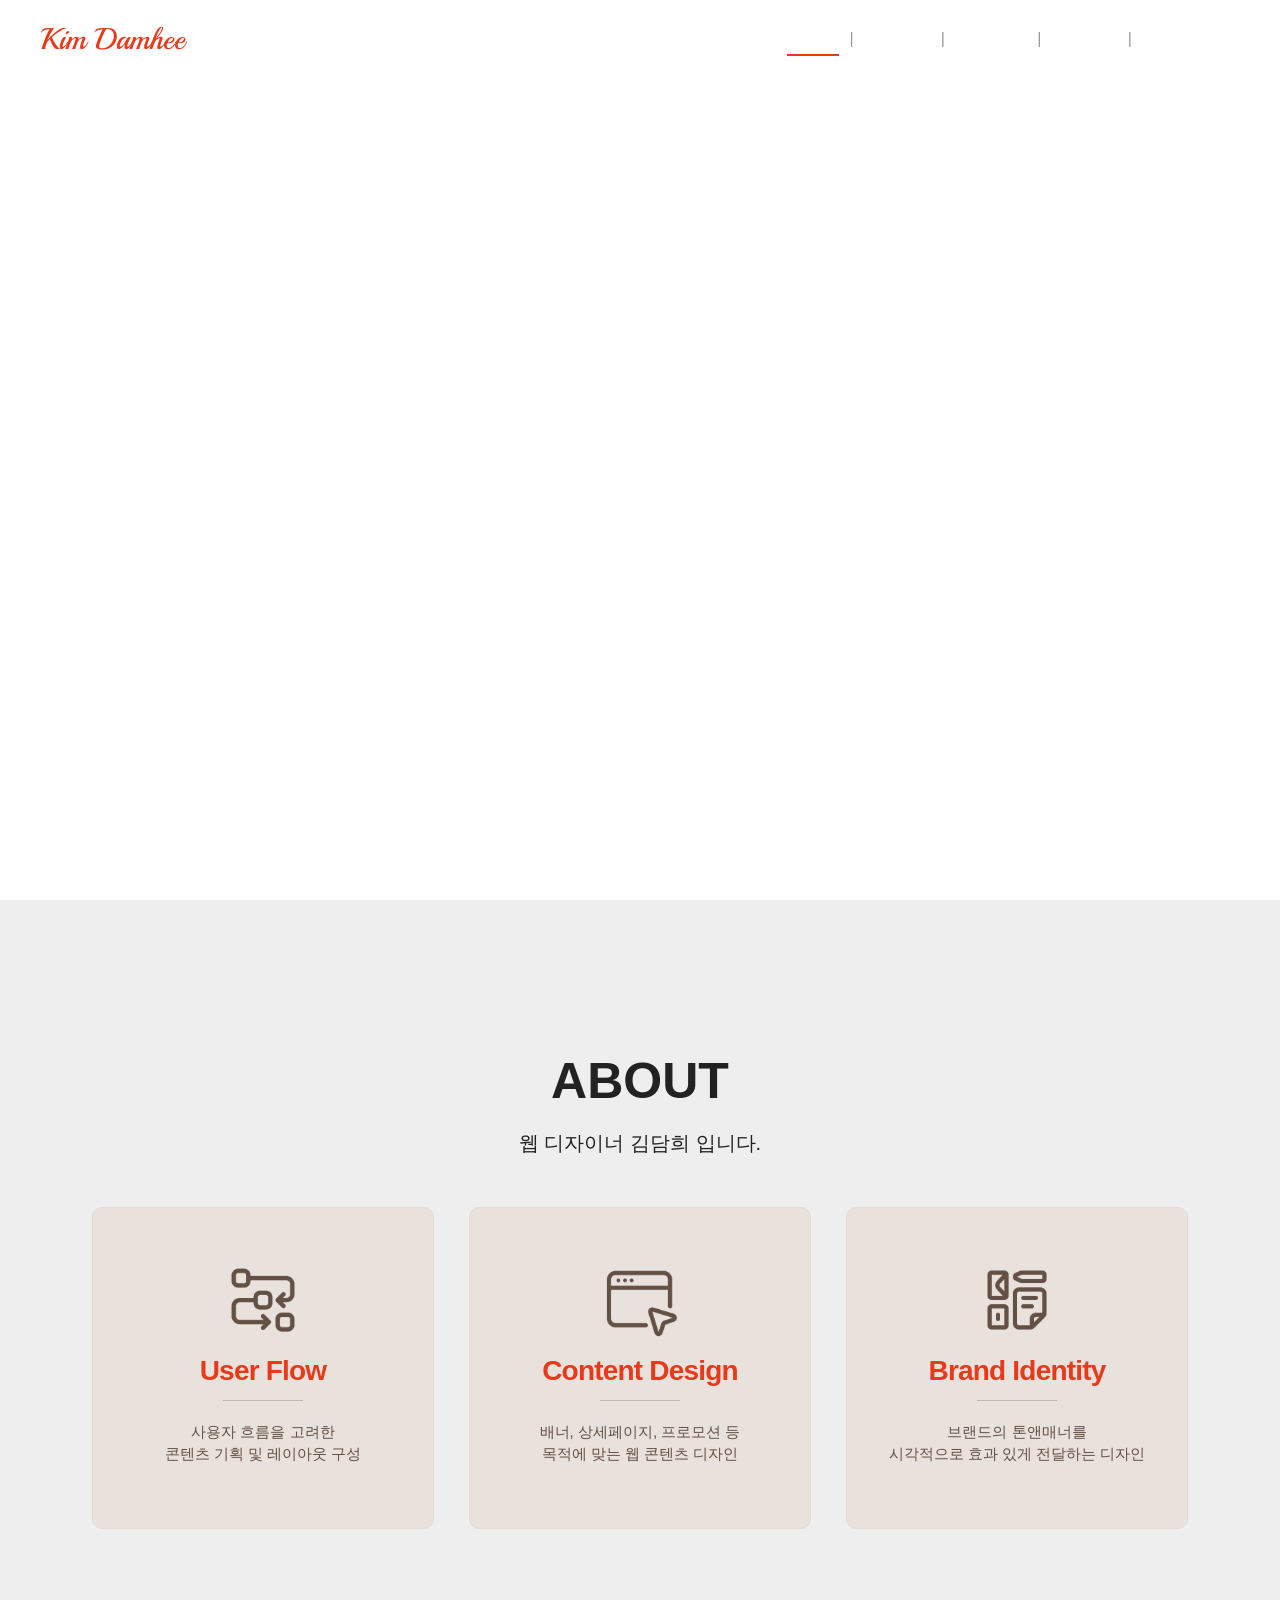
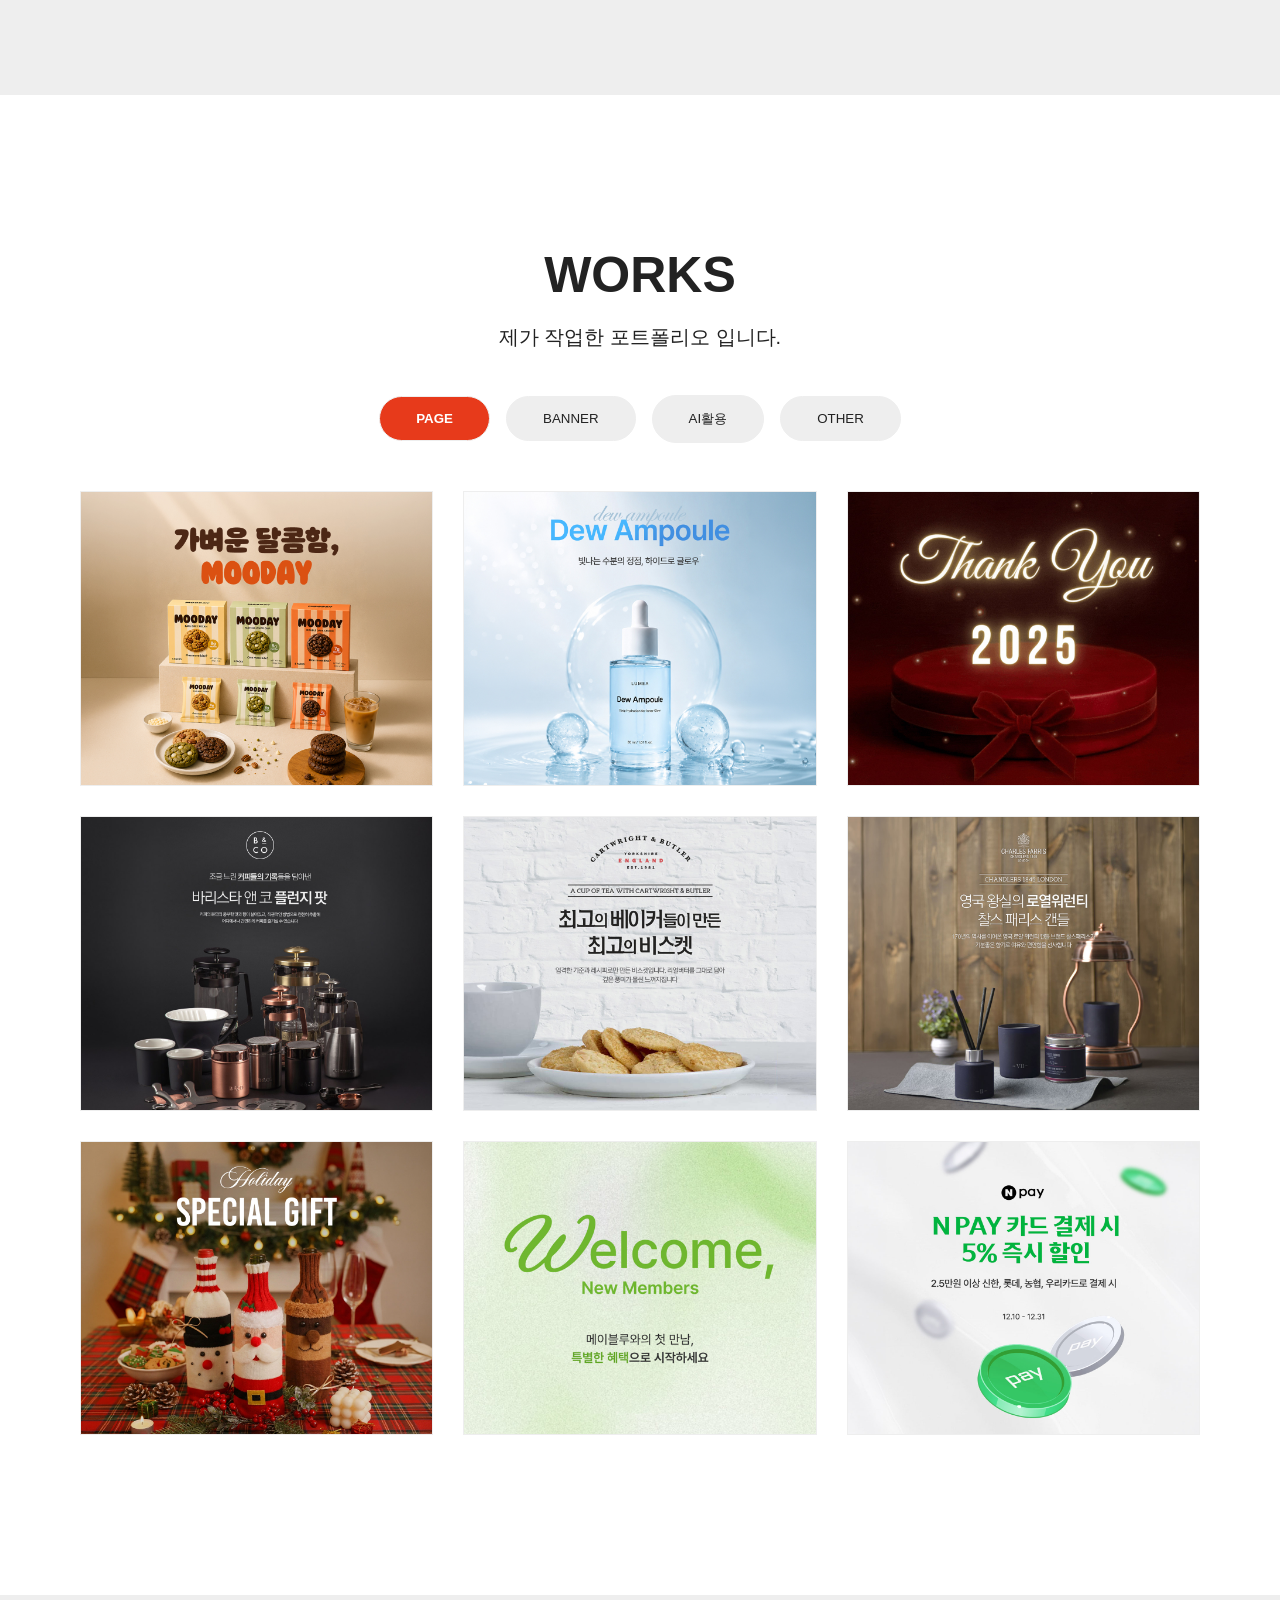
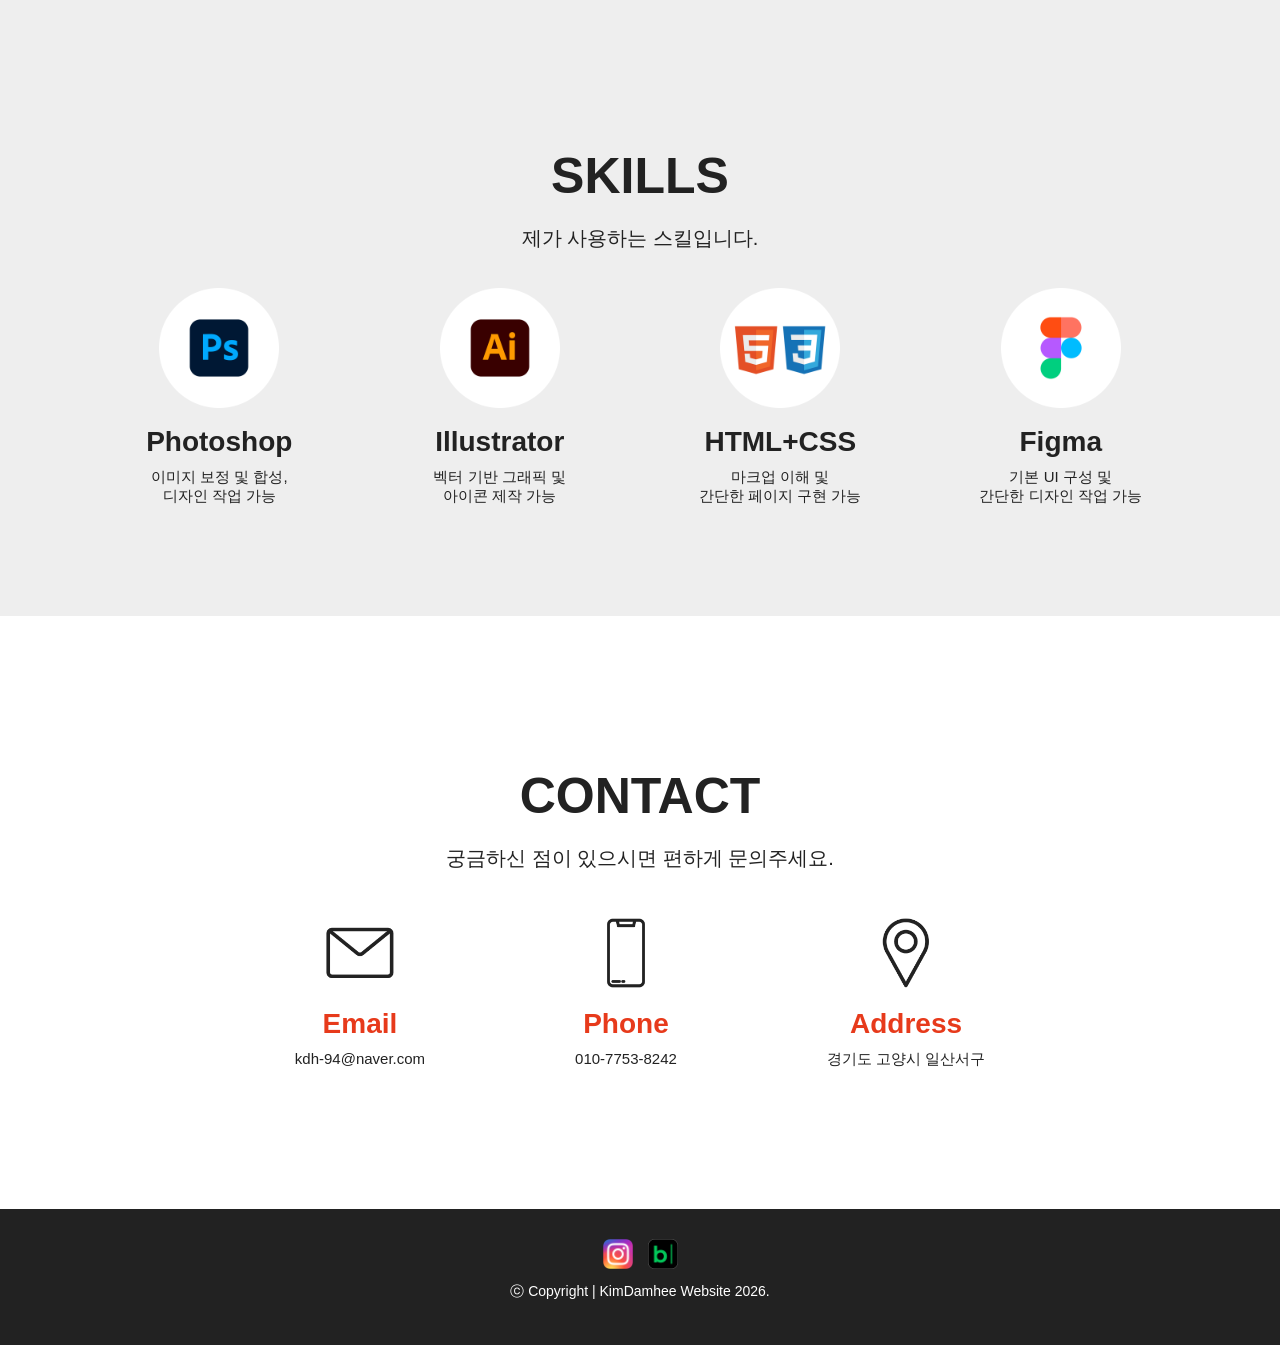
==== commit 93beb560: "Updates" ====
--- a/index.html
+++ b/index.html
@@ -1 +1 @@
-<!doctype html><html lang="en"><head><meta charset="utf-8"/><link rel="icon" type="image/png" sizes="32x32" href="/favicon.png"/><link rel="icon" type="image/png" sizes="16x16" href="/favicon.png"/><meta name="robots" content="noindex, nofollow"><link href="https://fonts.googleapis.com/css2?family=Great+Vibes&display=swap" rel="stylesheet"><link rel="preconnect" href="https://fonts.googleapis.com"><link rel="preconnect" href="https://fonts.gstatic.com" crossorigin><link href="https://fonts.googleapis.com/css2?family=Caveat:wght@400..700&family=Kalam:wght@300;400;700&family=Playball&display=swap" rel="stylesheet"><meta name="viewport" content="width=device-width,initial-scale=1"/><meta name="theme-color" content="#000000"/><meta name="description" content="Web site created using create-react-app"/><link rel="apple-touch-icon" href="/logo192.png"/><link rel="manifest" href="/manifest.json"/><title>Web Portfolio</title><script defer="defer" src="/static/js/main.0ea929ef.js"></script><link href="/static/css/main.4a9623f0.css" rel="stylesheet"></head><body><noscript>You need to enable JavaScript to run this app.</noscript><div id="root"></div></body></html>+<!doctype html><html lang="en"><head><meta charset="utf-8"/><link rel="icon" type="image/png" sizes="32x32" href="/favicon.png"/><link rel="icon" type="image/png" sizes="16x16" href="/favicon.png"/><meta name="robots" content="noindex, nofollow"><link href="https://fonts.googleapis.com/css2?family=Great+Vibes&display=swap" rel="stylesheet"><link rel="preconnect" href="https://fonts.googleapis.com"><link rel="preconnect" href="https://fonts.gstatic.com" crossorigin><link href="https://fonts.googleapis.com/css2?family=Caveat:wght@400..700&family=Kalam:wght@300;400;700&family=Playball&display=swap" rel="stylesheet"><meta name="viewport" content="width=device-width,initial-scale=1"/><meta name="theme-color" content="#000000"/><meta name="description" content="Web site created using create-react-app"/><link rel="apple-touch-icon" href="/logo192.png"/><link rel="manifest" href="/manifest.json"/><title>Web Portfolio</title><script defer="defer" src="/static/js/main.7666ca24.js"></script><link href="/static/css/main.8b8c25a7.css" rel="stylesheet"></head><body><noscript>You need to enable JavaScript to run this app.</noscript><div id="root"></div></body></html>
--- a/static/css/main.8b8c25a7.css
+++ b/static/css/main.8b8c25a7.css
@@ -0,0 +1,2 @@
+body{-webkit-font-smoothing:antialiased;-moz-osx-font-smoothing:grayscale;font-family:-apple-system,BlinkMacSystemFont,Segoe UI,Roboto,Oxygen,Ubuntu,Cantarell,Fira Sans,Droid Sans,Helvetica Neue,sans-serif}code{font-family:source-code-pro,Menlo,Monaco,Consolas,Courier New,monospace}@media (max-width:768px){.about .sub-title,.contact .sub-title,.portfolio .sub-title,.skill .sub-title{font-size:17px;font-weight:400}.header-inner{justify-content:center;padding:14px 16px}.menu{display:none!important}.logo{display:block;font-size:20px;margin:0 auto;text-align:center;width:100%}.main{height:100vh;overflow:hidden;position:relative;width:100%}.main-video{height:100%;inset:0;object-fit:cover;position:absolute;width:100%;z-index:0}.main-title{color:#fff;left:50%;max-width:calc(100% - 80px);position:absolute;top:50%;transform:translate(-50%,-50%);width:1140px;z-index:10}.about-boxes{-ms-overflow-style:none;display:flex;gap:12px;justify-content:flex-start!important;overflow-x:auto;overflow-y:visible;padding:18px 16px 24px;scroll-snap-type:x mandatory;scrollbar-width:none}.about-boxes::-webkit-scrollbar{display:none}.about-boxes .box{align-items:center;border-radius:14px;box-shadow:0 5px 15px #00000029;box-sizing:border-box;display:flex;flex:0 0 80%;flex-direction:column;height:250px;justify-content:center;overflow:visible;padding:14px 14px 12px;width:auto}.about-boxes .box:active{box-shadow:0 8px 20px #00000024}.about .about-boxes h3{font-size:20px;font-weight:600;margin:6px 0}.about .about-boxes p{font-size:14px;line-height:1.55}.about-boxes .icon img{height:70px;width:70px}.portfolio .inner{padding-left:16px;padding-right:16px}.filter-buttons{-ms-overflow-style:none;align-items:center;display:flex;gap:4px;justify-content:center;overflow-x:auto;scrollbar-width:none;white-space:nowrap}.filter-buttons button{border-radius:20px!important;box-sizing:border-box;flex:0 0 auto;font-size:11px;padding:6px 14px!important}.filter-buttons::-webkit-scrollbar{display:none}.portfolio-grid{grid-gap:6px!important;display:grid!important;gap:6px!important;grid-template-columns:repeat(2,1fr)}.portfolio-grid .item{margin:0!important}.portfolio .inner{padding-left:12px;padding-right:12px}.item{transform:none}.overlay{display:none!important}.modal-body{gap:8px;padding:8px}.modal-body img{border-radius:6px;box-shadow:none!important;height:auto;margin:0;max-width:100%;object-fit:fill;width:100%}.modal-body img:last-child{margin-bottom:0}.skill-list{grid-gap:2px!important;display:grid!important;gap:2px!important;grid-template-columns:repeat(2,1fr)}.skill-list .skill{padding:16px;width:100%}.skill-list .skill h3{font-size:20px!important}.skill-list .skill p{font-size:14px!important;line-height:1.4}.skill .icon img{width:84px!important}.contact-info{display:flex;gap:5px!important;justify-content:space-between}.contact-item{flex:1 1;text-align:center}.contact-item .icon img{margin-bottom:-8px;width:54px!important}.contact-info .text .label{font-size:20px!important;font-weight:600!important}.contact-info .text .value{font-size:14px!important;word-break:break-all}.footer p{font-size:12px;font-weight:200}}body{font-family:sans-serif;margin:0}.section{padding:110px 20px;text-align:center}.section h2{font-size:50px;margin-bottom:20px}.inner{margin:0 auto;max-width:1440px;width:calc(100% - 120px)}.sub-title{font-size:20px;font-weight:400;padding-bottom:16px}::selection{background:#e73a1b;color:#fff}::-webkit-selection{background:#e73a1b;color:#fff}.header{color:#fff;left:0;position:fixed;top:0;width:100%;z-index:100}.header-inner{align-items:center;display:flex;justify-content:space-between;margin:0 auto;max-width:1680px;padding:20px 40px;transition:padding .3s ease,backdrop .3s ease}.header.scrolled .header-inner{padding:12px 40px}.header .menu a{color:#fff}.header.scrolled{backdrop-filter:blur(10px);-webkit-backdrop-filter:blur(10px);background:#000000b3;transition:background .3s ease,-webkit-backdrop-filter .3s ease;transition:background .3s ease,backdrop-filter .3s ease;transition:background .3s ease,backdrop-filter .3s ease,-webkit-backdrop-filter .3s ease}.header.scrolled a{color:#fff}.header.scrolled .logo{transform:scale(.8)}.logo{color:#e73a1b;cursor:pointer;font-family:Playball,cursive;font-size:30px;font-style:normal;font-weight:400;transition:transform .3s ease,opacity .3s ease}.logo:hover{opacity:.8}.menu{align-items:center;display:flex}.menu a{color:#222;margin:0 10px;padding:4px 6px;position:relative;text-decoration:none;transition:color .3s ease}.menu a:after{background:#e73a1b;bottom:-4px;content:"";height:2px;left:50%;position:absolute;transform:translateX(-50%);transition:width .3s ease;width:0}.menu a.active:after,.menu a:hover:after{width:100%}.menu a:hover{color:#e73a1b}.divider{color:#999}.main{align-items:center;display:flex;height:100vh;overflow:hidden;position:relative;width:100%}.main-video{animation:videoFade 1.2s ease;height:100%;inset:0;object-fit:cover;position:absolute;width:100%;z-index:0}.main-title{align-items:flex-start;animation:titleFade 1s ease .35s both;display:flex;flex-direction:column;margin:0 auto;max-width:1440px;padding-left:40px;position:relative;width:calc(100% - 160px);z-index:2}.main-main{color:#fff;font-size:80px;font-weight:700;letter-spacing:-3px;line-height:1.05;margin:0}.main-sub{color:#ffffffd1;font-size:16px;font-weight:400;letter-spacing:.5px;line-height:1.8;margin:26px 0 0}.main-btn{align-items:center;background:#0000;border:1px solid #ffffffd9;border-radius:999px;color:#fff;cursor:pointer;display:inline-flex;font-size:12px;font-weight:600;gap:8px;letter-spacing:1.5px;margin-top:42px;padding:14px 30px;transition:all .35s ease}.main-btn span{transition:transform .35s ease}.main-btn:hover{background:#e73a1b;border-color:#e73a1b;color:#fff}.main-btn:hover span{transform:translateX(6px)}@keyframes videoFade{0%{opacity:0;transform:scale(1.04)}to{opacity:1;transform:scale(1)}}@keyframes titleFade{0%{opacity:0;transform:translateY(35px)}to{opacity:1;transform:translateY(0)}}.about{background-color:#eee;color:#222}.box{align-items:center;background-color:#e8e1dc;border:1px solid #e4dad2;border-radius:10px;color:#635145;flex-direction:column;height:280px;padding:20px;text-align:center;transform:translateY(-6px);width:300px}.about-boxes,.box{display:flex;justify-content:center}.about-boxes{gap:35px;margin-top:40px;padding-bottom:50px}.about h3{color:#e73a1b;display:inline-block;font-size:28px;font-weight:600;letter-spacing:-.8px;margin-bottom:5px;margin-top:10px;padding-bottom:14px;position:relative}.about h3:after{background:#6351454d;bottom:0;content:"";height:1px;left:50%;position:absolute;transform:translateX(-50%);width:80px}.about-boxes p{font-size:15px;font-weight:400;line-height:1.5}.icon{align-items:center;display:flex;justify-content:center}.icon img{height:90px;object-fit:contain;transition:transform .3s ease;width:90px}.box:hover .icon img{filter:brightness(1.1);transform:scale(1.1)}.portfolio{background-color:#fff;color:#222}.filter-buttons button{background:#eee;border:1px solid #eee;border-radius:30px;color:#222;cursor:pointer;margin:8px;padding:14px 36px}.filter-buttons button.active{background:#e73a1b;color:#fff;font-weight:600}.portfolio-grid{grid-gap:30px;display:grid;gap:30px;grid-template-columns:repeat(3,1fr);margin-top:40px;padding-bottom:50px}.modal{align-items:center;animation:fadeIn .3s ease;background:#000000b3;display:flex;height:100%;justify-content:center;left:0;position:fixed;top:0;width:100%;z-index:9999}.modal-content{animation:scaleUp .3s ease;background:#fff;border-radius:12px;display:flex;flex-direction:column;max-height:95vh;max-width:1920px;overflow:hidden;padding:0;width:95%}@keyframes fadeIn{0%{opacity:0}to{opacity:1}}@keyframes scaleUp{0%{opacity:0;transform:scale(.9)}to{opacity:1;transform:scale(1)}}.modal-header{align-items:flex-start;display:flex;justify-content:space-between;padding:20px 24px}.modal-text{display:flex;flex-direction:column;gap:6px}.modal-header h3{font-size:24px;margin:0;padding:5px 0 5px 8px}.modal-header p{margin:0;padding-left:8px}.modal-body{align-items:center;display:flex;flex:1 1;flex-direction:column;gap:40px;overflow-y:auto;padding:20px 24px 70px}.modal-body img{border-radius:8px;box-shadow:0 6px 20px #0000002e;display:block;height:auto;max-width:100%;width:70%}.modal-body img:last-child{margin-bottom:0}.close-btn{align-items:center;background:#555;border:none;border-radius:50%;color:#fff;cursor:pointer;display:flex;flex-shrink:0;font-size:24px;height:36px;justify-content:center;line-height:1;width:36px}.close-btn:hover{background:#e73a1b;color:#fff}.item{align-items:center;aspect-ratio:6/5;background:#333;border:1px solid #eee;color:#fff;cursor:pointer;display:flex;justify-content:center;overflow:hidden;position:relative;transition:transform .25s ease}.item:hover{transform:scale(1.08)}.item img{height:100%;object-fit:cover;transition:transform .4s ease;width:100%}.item:hover img{transform:scale(1.05)}.overlay{align-items:center;background:#000000bf;box-sizing:border-box;color:#fff;display:flex;flex-direction:column;gap:8px;inset:0;justify-content:center;opacity:0;padding:20px;position:absolute;text-align:center;transition:opacity .3s ease}.item:hover .overlay{opacity:1}.overlay h3{color:#ff4423;font-size:18px;font-weight:600;opacity:0;transition:all .4s ease}.overlay h3,.overlay p{margin:0;transform:translateY(-20px)}.overlay p{font-size:12px;line-height:1.4;opacity:.85;opacity:0;transition:all .4s ease .05s}.view-btn{background:#0000;border:1px solid #fff;border-radius:20px;color:#fff;cursor:pointer;font-size:8px;letter-spacing:.5px;margin-top:12px;opacity:0;padding:6px 14px;transform:translateY(20px);transition:all .4s ease .01s}.item:hover .overlay h3,.item:hover .overlay p,.item:hover .view-btn{opacity:1;transform:translateY(0)}.view-btn:hover{background:#e73a1b;border-color:#e73a1b;color:#fff}.skill{background-color:#eee;color:#222;text-align:center}.skill-list{display:flex;gap:2px}.skill-list .skill{box-sizing:border-box;width:100%}.skill .icon{margin-bottom:18px}.skill .icon img{height:auto;width:120px}.skill-list .skill h3{font-size:28px;margin:10px 0}.skill-list .skill p{font-size:15px;margin:0}.contact{background-color:#fff;color:#222}.contact-info{display:flex;gap:150px;justify-content:center;margin:30px 0}.contact .icon{margin-bottom:20px}.contact .contact-item .icon img{height:auto;width:70px}.contact .contact-item .text .label{color:#e73a1b;font-size:28px;font-weight:600}.contact .contact-item .text .value{font-size:15px;padding-top:10px}.footer{background:#222;color:#fff;padding:30px;text-align:center}.footer p{font-size:14px;font-weight:300}.social{align-items:center;display:flex;gap:15px;justify-content:center}.social .icon img{height:30px;object-fit:contain;width:30px}.social .icon{align-items:center;display:flex;justify-content:center;margin:0}@media (max-width:768px){.filter-buttons{position:relative;z-index:10}}
+/*# sourceMappingURL=main.8b8c25a7.css.map*/
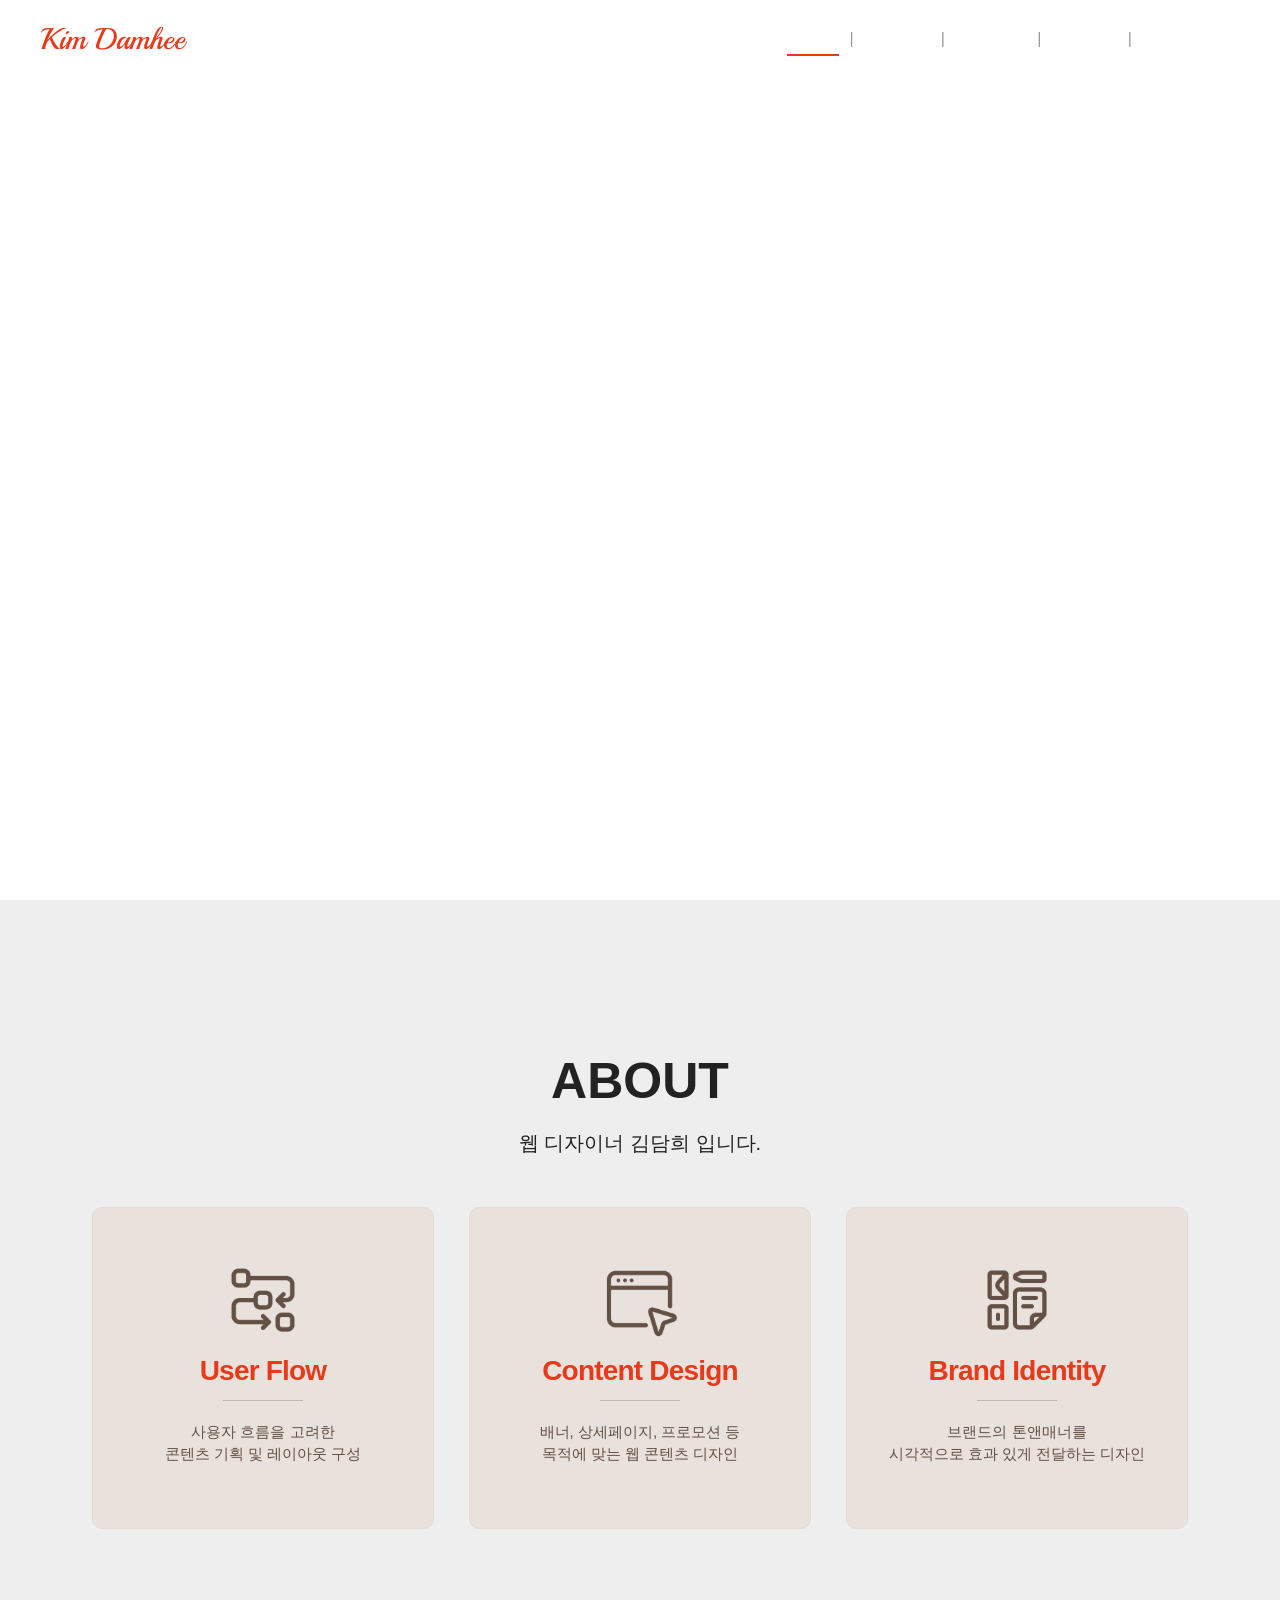
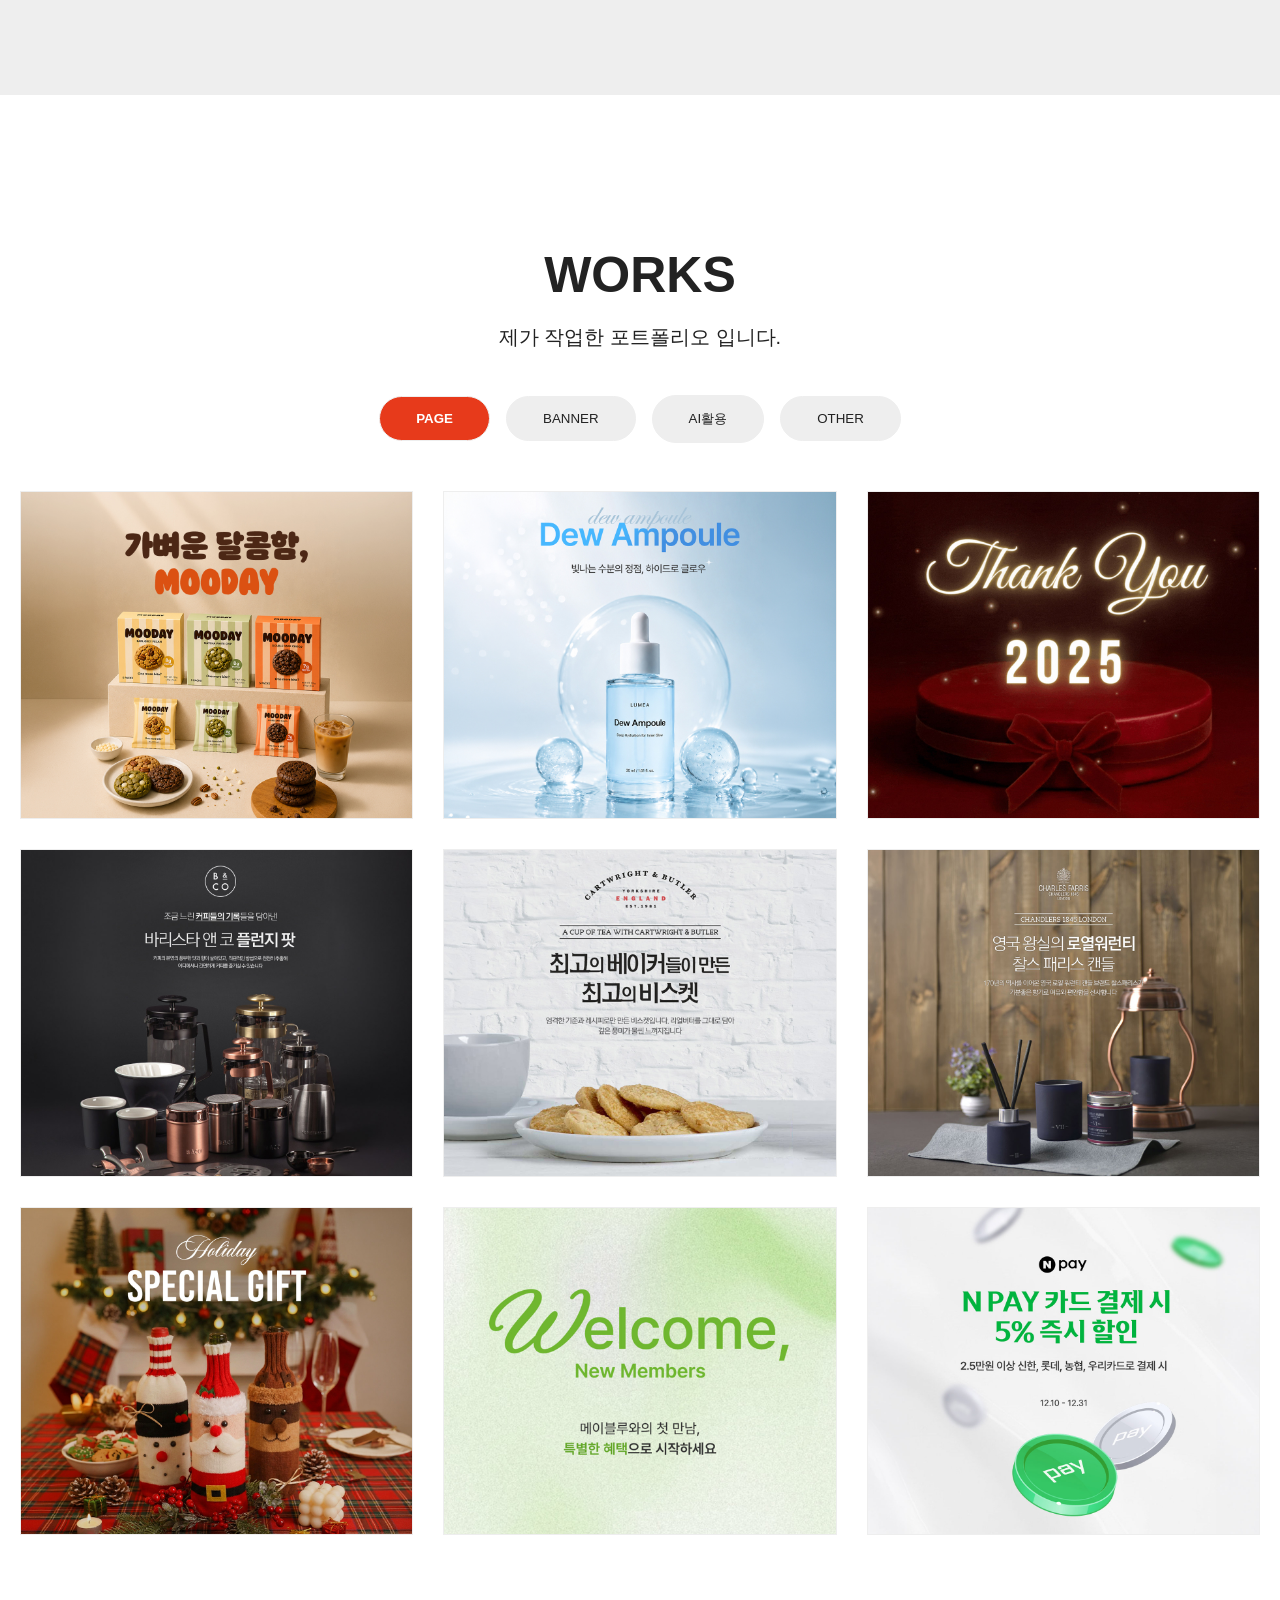
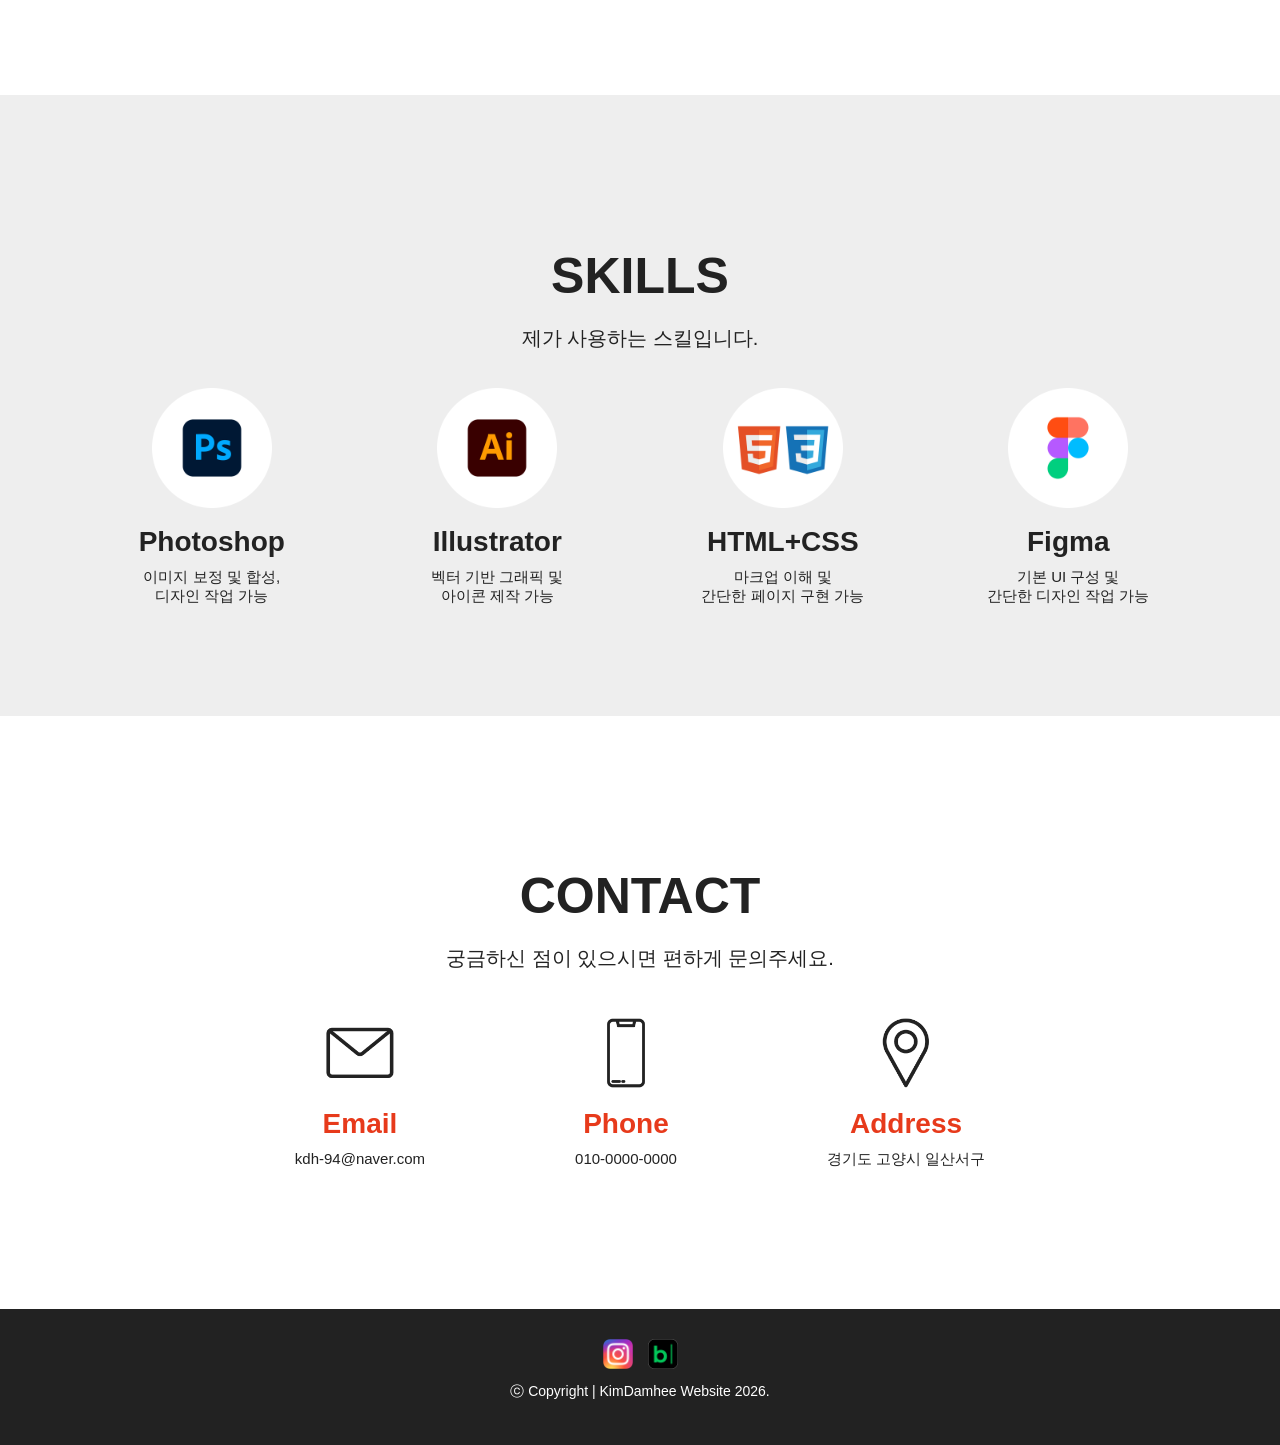
==== commit 3bf03fce: "Updates" ====
--- a/index.html
+++ b/index.html
@@ -1 +1 @@
-<!doctype html><html lang="en"><head><meta charset="utf-8"/><link rel="icon" type="image/png" sizes="32x32" href="/favicon.png"/><link rel="icon" type="image/png" sizes="16x16" href="/favicon.png"/><meta name="robots" content="noindex, nofollow"><link href="https://fonts.googleapis.com/css2?family=Great+Vibes&display=swap" rel="stylesheet"><link rel="preconnect" href="https://fonts.googleapis.com"><link rel="preconnect" href="https://fonts.gstatic.com" crossorigin><link href="https://fonts.googleapis.com/css2?family=Caveat:wght@400..700&family=Kalam:wght@300;400;700&family=Playball&display=swap" rel="stylesheet"><meta name="viewport" content="width=device-width,initial-scale=1"/><meta name="theme-color" content="#000000"/><meta name="description" content="Web site created using create-react-app"/><link rel="apple-touch-icon" href="/logo192.png"/><link rel="manifest" href="/manifest.json"/><title>Web Portfolio</title><script defer="defer" src="/static/js/main.7666ca24.js"></script><link href="/static/css/main.8b8c25a7.css" rel="stylesheet"></head><body><noscript>You need to enable JavaScript to run this app.</noscript><div id="root"></div></body></html>+<!doctype html><html lang="en"><head><meta charset="utf-8"/><link rel="icon" type="image/png" sizes="32x32" href="/favicon.png"/><link rel="icon" type="image/png" sizes="16x16" href="/favicon.png"/><meta name="robots" content="noindex, nofollow"><link href="https://fonts.googleapis.com/css2?family=Great+Vibes&display=swap" rel="stylesheet"><link rel="preconnect" href="https://fonts.googleapis.com"><link rel="preconnect" href="https://fonts.gstatic.com" crossorigin><link href="https://fonts.googleapis.com/css2?family=Caveat:wght@400..700&family=Kalam:wght@300;400;700&family=Playball&display=swap" rel="stylesheet"><meta name="viewport" content="width=device-width,initial-scale=1"/><meta name="theme-color" content="#000000"/><meta name="description" content="Web site created using create-react-app"/><link rel="apple-touch-icon" href="/logo192.png"/><link rel="manifest" href="/manifest.json"/><title>Web Portfolio</title><script defer="defer" src="/static/js/main.e2cf40a5.js"></script><link href="/static/css/main.86b58fee.css" rel="stylesheet"></head><body><noscript>You need to enable JavaScript to run this app.</noscript><div id="root"></div></body></html>
--- a/static/css/main.86b58fee.css
+++ b/static/css/main.86b58fee.css
@@ -0,0 +1,2 @@
+body{-webkit-font-smoothing:antialiased;-moz-osx-font-smoothing:grayscale;font-family:-apple-system,BlinkMacSystemFont,Segoe UI,Roboto,Oxygen,Ubuntu,Cantarell,Fira Sans,Droid Sans,Helvetica Neue,sans-serif}code{font-family:source-code-pro,Menlo,Monaco,Consolas,Courier New,monospace}@media (max-width:768px){.about .sub-title,.contact .sub-title,.portfolio .sub-title,.skill .sub-title{font-size:17px;font-weight:400}.header-inner{justify-content:center;padding:14px 16px}.menu{display:none!important}.logo{display:block;font-size:20px;margin:0 auto;text-align:center;width:100%}.main{height:100vh;overflow:hidden;position:relative;width:100%}.main-video{height:100%;inset:0;object-fit:cover;position:absolute;width:100%;z-index:0}.main-title{color:#fff;left:50%;max-width:calc(100% - 80px);position:absolute;top:50%;transform:translate(-50%,-50%);width:1140px;z-index:10}.about-boxes{-ms-overflow-style:none;display:flex;gap:12px;justify-content:flex-start!important;overflow-x:auto;overflow-y:visible;padding:18px 16px 24px;scroll-snap-type:x mandatory;scrollbar-width:none}.about-boxes::-webkit-scrollbar{display:none}.about-boxes .box{align-items:center;border-radius:14px;box-shadow:0 5px 15px #00000029;box-sizing:border-box;display:flex;flex:0 0 80%;flex-direction:column;height:250px;justify-content:center;overflow:visible;padding:14px 14px 12px;width:auto}.about-boxes .box:active{box-shadow:0 8px 20px #00000024}.about .about-boxes h3{font-size:20px;font-weight:600;margin:6px 0}.about .about-boxes p{font-size:14px;line-height:1.55}.about-boxes .icon img{height:70px;width:70px}.portfolio .inner{padding-left:16px;padding-right:16px}.filter-buttons{-ms-overflow-style:none;align-items:center;display:flex;gap:4px;justify-content:center;overflow-x:auto;scrollbar-width:none;white-space:nowrap}.filter-buttons button{border-radius:20px!important;box-sizing:border-box;flex:0 0 auto;font-size:11px;padding:6px 14px!important}.filter-buttons::-webkit-scrollbar{display:none}.portfolio-grid{grid-gap:6px!important;display:grid!important;gap:6px!important;grid-template-columns:repeat(2,1fr)}.portfolio-grid .item{margin:0!important}.portfolio .inner{padding-left:12px;padding-right:12px}.item{transform:none}.overlay{display:none!important}.modal-body{gap:8px;padding:8px}.modal-body img{border-radius:6px;box-shadow:none!important;height:auto;margin:0;max-width:100%;object-fit:fill;width:100%}.modal-body img:last-child{margin-bottom:0}.skill-list{grid-gap:2px!important;display:grid!important;gap:2px!important;grid-template-columns:repeat(2,1fr)}.skill-list .skill{padding:16px;width:100%}.skill-list .skill h3{font-size:20px!important}.skill-list .skill p{font-size:14px!important;line-height:1.4}.skill .icon img{width:84px!important}.contact-info{display:flex;gap:5px!important;justify-content:space-between}.contact-item{flex:1 1;text-align:center}.contact-item .icon img{margin-bottom:-8px;width:54px!important}.contact-info .text .label{font-size:20px!important;font-weight:600!important}.contact-info .text .value{font-size:14px!important;word-break:break-all}.footer p{font-size:12px;font-weight:200}}body{font-family:sans-serif;margin:0}.section{padding:110px 20px;text-align:center}.section h2{font-size:50px;margin-bottom:20px}.inner{margin:0 auto;max-width:1140px}.sub-title{font-size:20px;font-weight:400;padding-bottom:16px}::selection{background:#e73a1b;color:#fff}::-webkit-selection{background:#e73a1b;color:#fff}.header{color:#fff;left:0;position:fixed;top:0;width:100%;z-index:100}.header-inner{align-items:center;display:flex;justify-content:space-between;margin:0 auto;max-width:1680px;padding:20px 40px;transition:padding .3s ease,backdrop .3s ease}.header.scrolled .header-inner{padding:12px 40px}.header .menu a{color:#fff}.header.scrolled{backdrop-filter:blur(10px);-webkit-backdrop-filter:blur(10px);background:#000000b3;transition:background .3s ease,-webkit-backdrop-filter .3s ease;transition:background .3s ease,backdrop-filter .3s ease;transition:background .3s ease,backdrop-filter .3s ease,-webkit-backdrop-filter .3s ease}.header.scrolled a{color:#fff}.header.scrolled .logo{transform:scale(.8)}.logo{color:#e73a1b;cursor:pointer;font-family:Playball,cursive;font-size:30px;font-style:normal;font-weight:400;transition:transform .3s ease,opacity .3s ease}.logo:hover{opacity:.8}.menu{align-items:center;display:flex}.menu a{color:#222;margin:0 10px;padding:4px 6px;position:relative;text-decoration:none;transition:color .3s ease}.menu a:after{background:#e73a1b;bottom:-4px;content:"";height:2px;left:50%;position:absolute;transform:translateX(-50%);transition:width .3s ease;width:0}.menu a.active:after,.menu a:hover:after{width:100%}.menu a:hover{color:#e73a1b}.divider{color:#999}.main{align-items:center;display:flex;height:100vh;overflow:hidden;position:relative;width:100%}.main-video{animation:videoFade 1.2s ease;height:100%;inset:0;object-fit:cover;position:absolute;width:100%;z-index:0}.main-title{align-items:flex-start;animation:titleFade 1s ease .35s both;display:flex;flex-direction:column;margin:0 auto;max-width:1440px;padding-left:40px;position:relative;width:calc(100% - 160px);z-index:2}.main-main{color:#fff;font-size:80px;font-weight:700;letter-spacing:-3px;line-height:1.05;margin:0}.main-sub{color:#ffffffd1;font-size:16px;font-weight:400;letter-spacing:.5px;line-height:1.8;margin:26px 0 0}.main-btn{align-items:center;background:#0000;border:1px solid #ffffffd9;border-radius:999px;color:#fff;cursor:pointer;display:inline-flex;font-size:12px;font-weight:600;gap:8px;letter-spacing:1.5px;margin-top:42px;padding:14px 30px;transition:all .35s ease}.main-btn span{transition:transform .35s ease}.main-btn:hover{background:#e73a1b;border-color:#e73a1b;color:#fff}.main-btn:hover span{transform:translateX(6px)}@keyframes videoFade{0%{opacity:0;transform:scale(1.04)}to{opacity:1;transform:scale(1)}}@keyframes titleFade{0%{opacity:0;transform:translateY(35px)}to{opacity:1;transform:translateY(0)}}.about{background-color:#eee;color:#222}.box{align-items:center;background-color:#e8e1dc;border:1px solid #e4dad2;border-radius:10px;color:#635145;flex-direction:column;height:280px;padding:20px;text-align:center;transform:translateY(-6px);width:300px}.about-boxes,.box{display:flex;justify-content:center}.about-boxes{gap:35px;margin-top:40px;padding-bottom:50px}.about h3{color:#e73a1b;display:inline-block;font-size:28px;font-weight:600;letter-spacing:-.8px;margin-bottom:5px;margin-top:10px;padding-bottom:14px;position:relative}.about h3:after{background:#6351454d;bottom:0;content:"";height:1px;left:50%;position:absolute;transform:translateX(-50%);width:80px}.about-boxes p{font-size:15px;font-weight:400;line-height:1.5}.icon{align-items:center;display:flex;justify-content:center}.icon img{height:90px;object-fit:contain;transition:transform .3s ease;width:90px}.box:hover .icon img{filter:brightness(1.1);transform:scale(1.1)}.portfolio{background-color:#fff;color:#222}.portfolio .inner{max-width:1440px}.filter-buttons button{background:#eee;border:1px solid #eee;border-radius:30px;color:#222;cursor:pointer;margin:8px;padding:14px 36px}.filter-buttons button.active{background:#e73a1b;color:#fff;font-weight:600}.portfolio-grid{grid-gap:30px;display:grid;gap:30px;grid-template-columns:repeat(3,1fr);margin-top:40px;padding-bottom:50px}.modal{align-items:center;animation:fadeIn .3s ease;background:#000000b3;display:flex;height:100%;justify-content:center;left:0;position:fixed;top:0;width:100%;z-index:9999}.modal-content{animation:scaleUp .3s ease;background:#fff;border-radius:12px;display:flex;flex-direction:column;max-height:95vh;max-width:1920px;overflow:hidden;padding:0;width:95%}@keyframes fadeIn{0%{opacity:0}to{opacity:1}}@keyframes scaleUp{0%{opacity:0;transform:scale(.9)}to{opacity:1;transform:scale(1)}}.modal-header{align-items:flex-start;display:flex;justify-content:space-between;padding:20px 24px}.modal-text{display:flex;flex-direction:column;gap:6px}.modal-header h3{font-size:24px;margin:0;padding:5px 0 5px 8px}.modal-header p{margin:0;padding-left:8px}.modal-body{align-items:center;display:flex;flex:1 1;flex-direction:column;gap:40px;overflow-y:auto;padding:20px 24px 70px}.modal-body img{border-radius:8px;box-shadow:0 6px 20px #0000002e;display:block;height:auto;max-width:100%;width:70%}.modal-body img:last-child{margin-bottom:0}.close-btn{align-items:center;background:#555;border:none;border-radius:50%;color:#fff;cursor:pointer;display:flex;flex-shrink:0;font-size:24px;height:36px;justify-content:center;line-height:1;width:36px}.close-btn:hover{background:#e73a1b;color:#fff}.item{align-items:center;aspect-ratio:6/5;background:#333;border:1px solid #eee;color:#fff;cursor:pointer;display:flex;justify-content:center;overflow:hidden;position:relative;transition:transform .25s ease}.item:hover{transform:scale(1.08)}.item img{height:100%;object-fit:cover;transition:transform .4s ease;width:100%}.item:hover img{transform:scale(1.05)}.overlay{align-items:center;background:#000000bf;box-sizing:border-box;color:#fff;display:flex;flex-direction:column;gap:8px;inset:0;justify-content:center;opacity:0;padding:20px;position:absolute;text-align:center;transition:opacity .3s ease}.item:hover .overlay{opacity:1}.overlay h3{color:#ff4423;font-size:18px;font-weight:600;opacity:0;transition:all .4s ease}.overlay h3,.overlay p{margin:0;transform:translateY(-20px)}.overlay p{font-size:12px;line-height:1.4;opacity:.85;opacity:0;transition:all .4s ease .05s}.view-btn{background:#0000;border:1px solid #fff;border-radius:20px;color:#fff;cursor:pointer;font-size:8px;letter-spacing:.5px;margin-top:12px;opacity:0;padding:6px 14px;transform:translateY(20px);transition:all .4s ease .01s}.item:hover .overlay h3,.item:hover .overlay p,.item:hover .view-btn{opacity:1;transform:translateY(0)}.view-btn:hover{background:#e73a1b;border-color:#e73a1b;color:#fff}.skill{background-color:#eee;color:#222;text-align:center}.skill-list{display:flex;gap:2px}.skill-list .skill{box-sizing:border-box;width:100%}.skill .icon{margin-bottom:18px}.skill .icon img{height:auto;width:120px}.skill-list .skill h3{font-size:28px;margin:10px 0}.skill-list .skill p{font-size:15px;margin:0}.contact{background-color:#fff;color:#222}.contact-info{display:flex;gap:150px;justify-content:center;margin:30px 0}.contact .icon{margin-bottom:20px}.contact .contact-item .icon img{height:auto;width:70px}.contact .contact-item .text .label{color:#e73a1b;font-size:28px;font-weight:600}.contact .contact-item .text .value{font-size:15px;padding-top:10px}.footer{background:#222;color:#fff;padding:30px;text-align:center}.footer p{font-size:14px;font-weight:300}.social{align-items:center;display:flex;gap:15px;justify-content:center}.social .icon img{height:30px;object-fit:contain;width:30px}.social .icon{align-items:center;display:flex;justify-content:center;margin:0}@media (max-width:768px){.filter-buttons{position:relative;z-index:10}}
+/*# sourceMappingURL=main.86b58fee.css.map*/
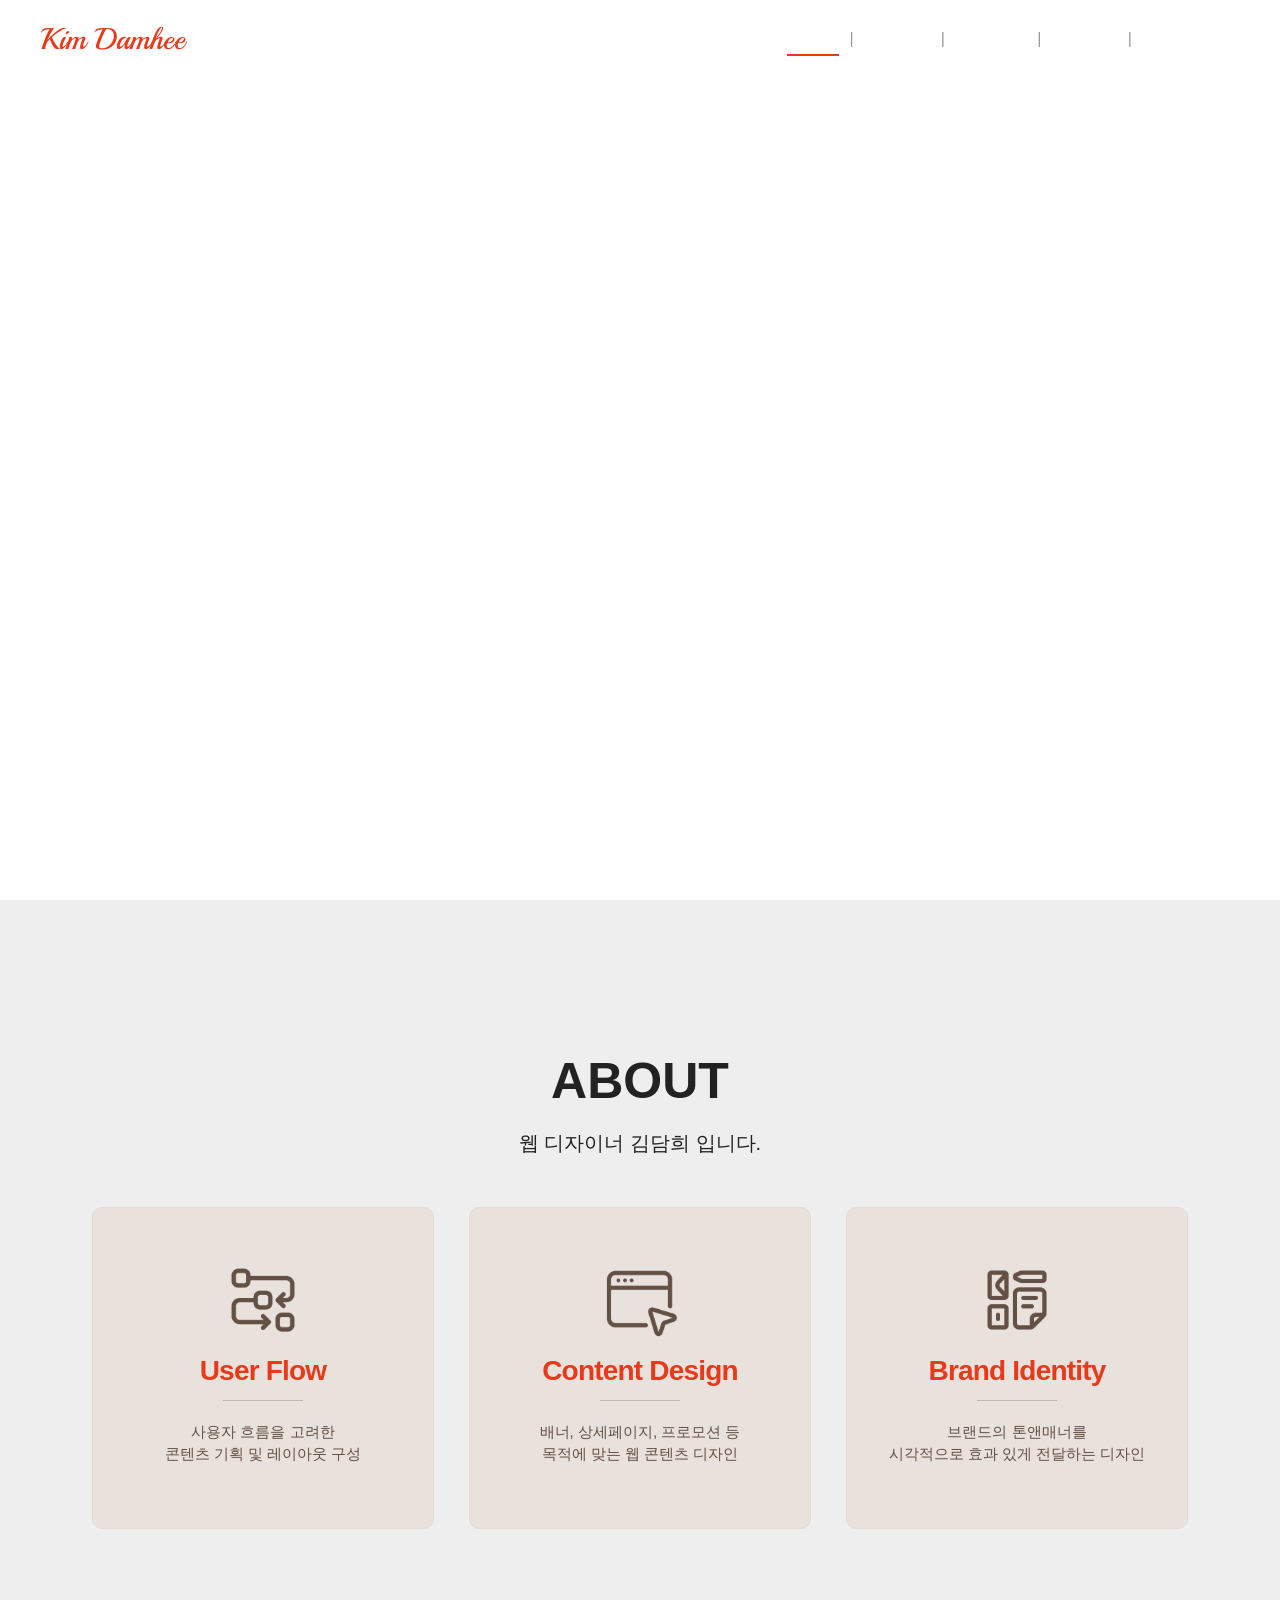
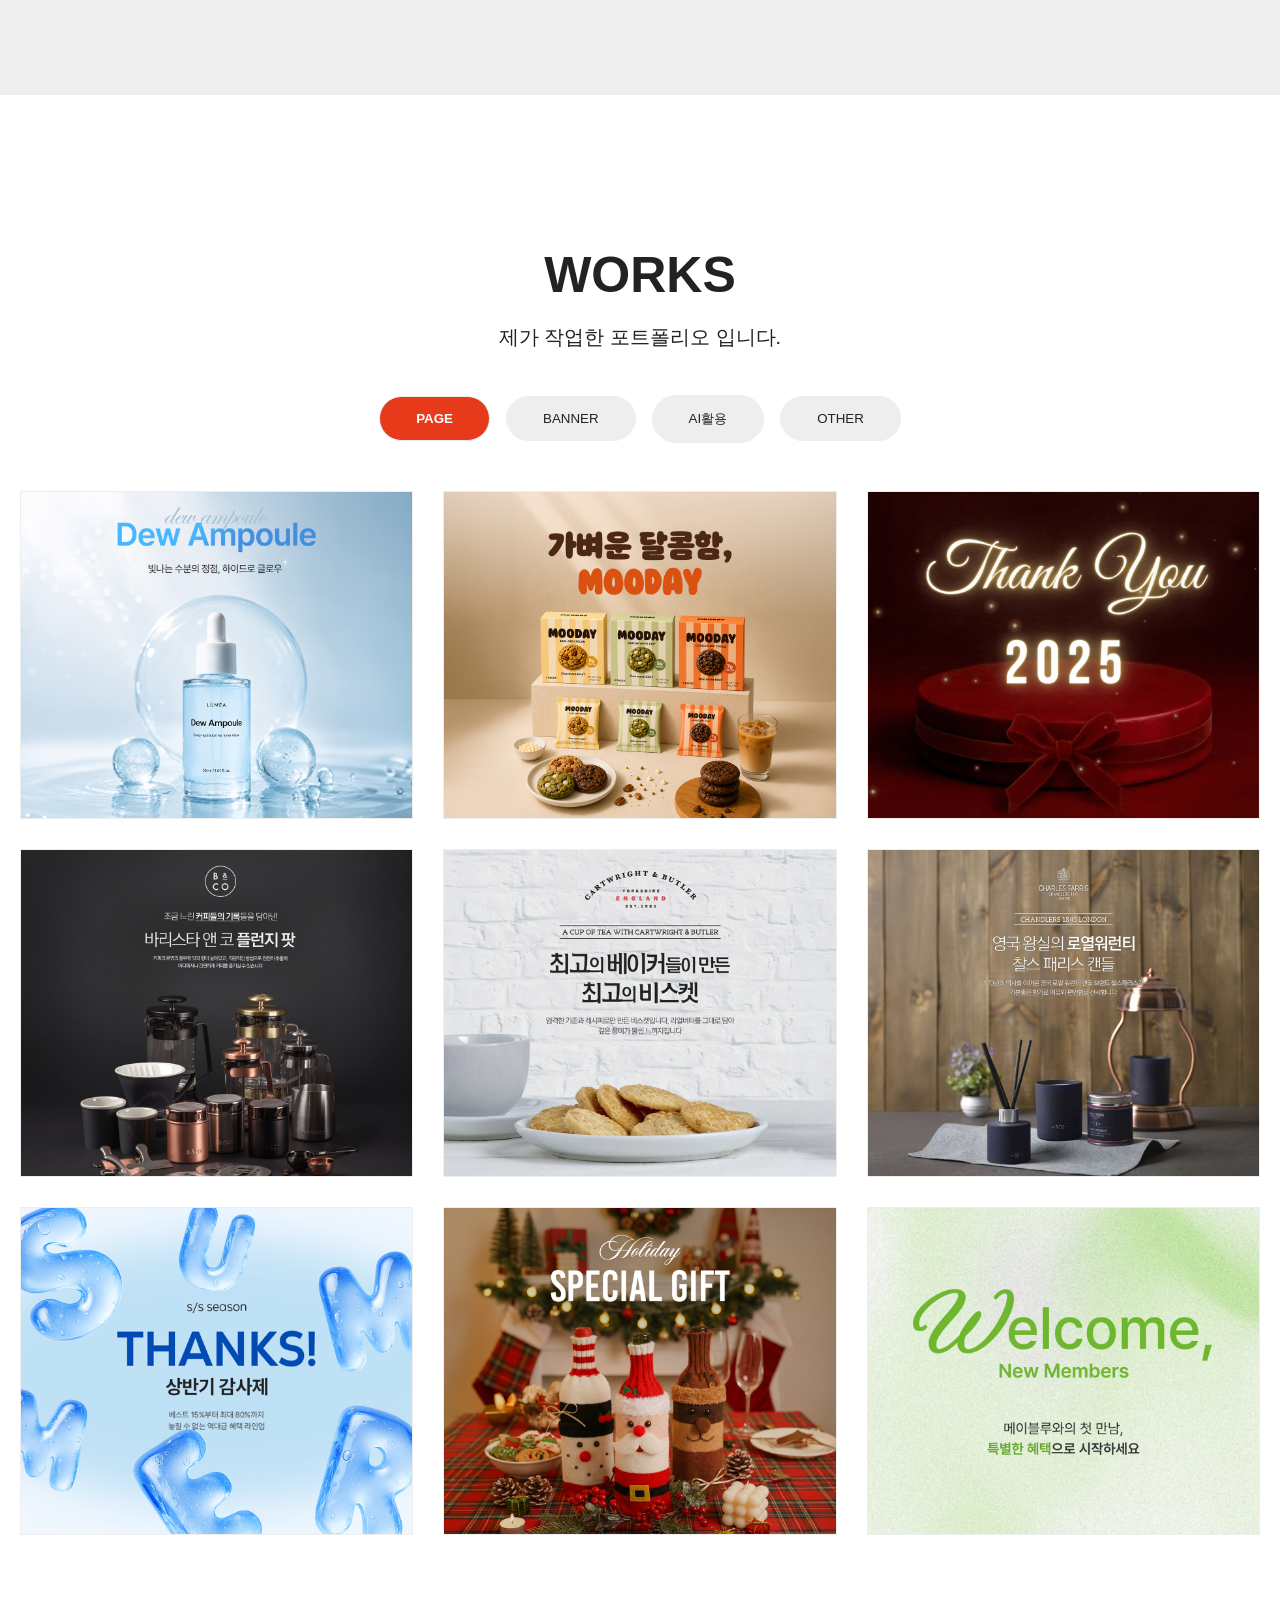
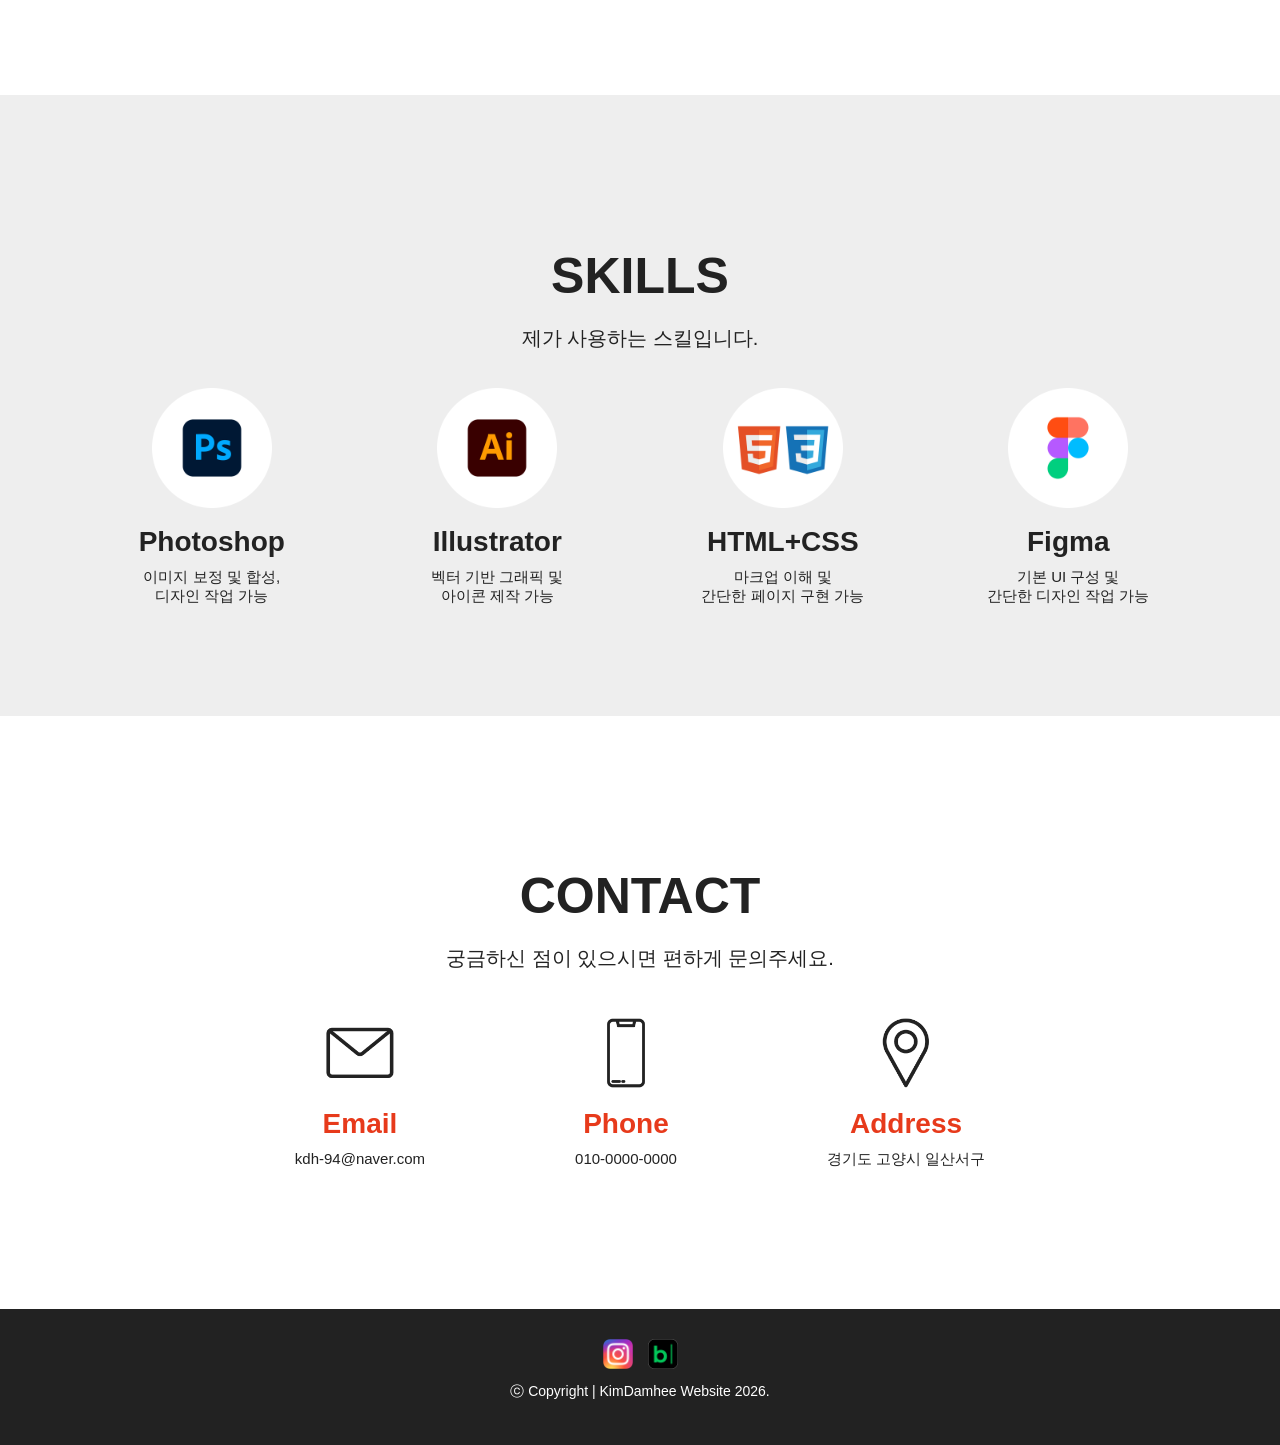
==== commit 716f9160: "Updates" ====
--- a/index.html
+++ b/index.html
@@ -1 +1 @@
-<!doctype html><html lang="en"><head><meta charset="utf-8"/><link rel="icon" type="image/png" sizes="32x32" href="/favicon.png"/><link rel="icon" type="image/png" sizes="16x16" href="/favicon.png"/><meta name="robots" content="noindex, nofollow"><link href="https://fonts.googleapis.com/css2?family=Great+Vibes&display=swap" rel="stylesheet"><link rel="preconnect" href="https://fonts.googleapis.com"><link rel="preconnect" href="https://fonts.gstatic.com" crossorigin><link href="https://fonts.googleapis.com/css2?family=Caveat:wght@400..700&family=Kalam:wght@300;400;700&family=Playball&display=swap" rel="stylesheet"><meta name="viewport" content="width=device-width,initial-scale=1"/><meta name="theme-color" content="#000000"/><meta name="description" content="Web site created using create-react-app"/><link rel="apple-touch-icon" href="/logo192.png"/><link rel="manifest" href="/manifest.json"/><title>Web Portfolio</title><script defer="defer" src="/static/js/main.e2cf40a5.js"></script><link href="/static/css/main.86b58fee.css" rel="stylesheet"></head><body><noscript>You need to enable JavaScript to run this app.</noscript><div id="root"></div></body></html>+<!doctype html><html lang="en"><head><meta charset="utf-8"/><link rel="icon" type="image/png" sizes="32x32" href="/favicon.png"/><link rel="icon" type="image/png" sizes="16x16" href="/favicon.png"/><meta name="robots" content="noindex, nofollow"><link href="https://fonts.googleapis.com/css2?family=Great+Vibes&display=swap" rel="stylesheet"><link rel="preconnect" href="https://fonts.googleapis.com"><link rel="preconnect" href="https://fonts.gstatic.com" crossorigin><link href="https://fonts.googleapis.com/css2?family=Caveat:wght@400..700&family=Kalam:wght@300;400;700&family=Playball&display=swap" rel="stylesheet"><meta name="viewport" content="width=device-width,initial-scale=1"/><meta name="theme-color" content="#000000"/><meta name="description" content="Web site created using create-react-app"/><link rel="apple-touch-icon" href="/logo192.png"/><link rel="manifest" href="/manifest.json"/><title>Web Portfolio</title><script defer="defer" src="/static/js/main.57cac14a.js"></script><link href="/static/css/main.86b58fee.css" rel="stylesheet"></head><body><noscript>You need to enable JavaScript to run this app.</noscript><div id="root"></div></body></html>
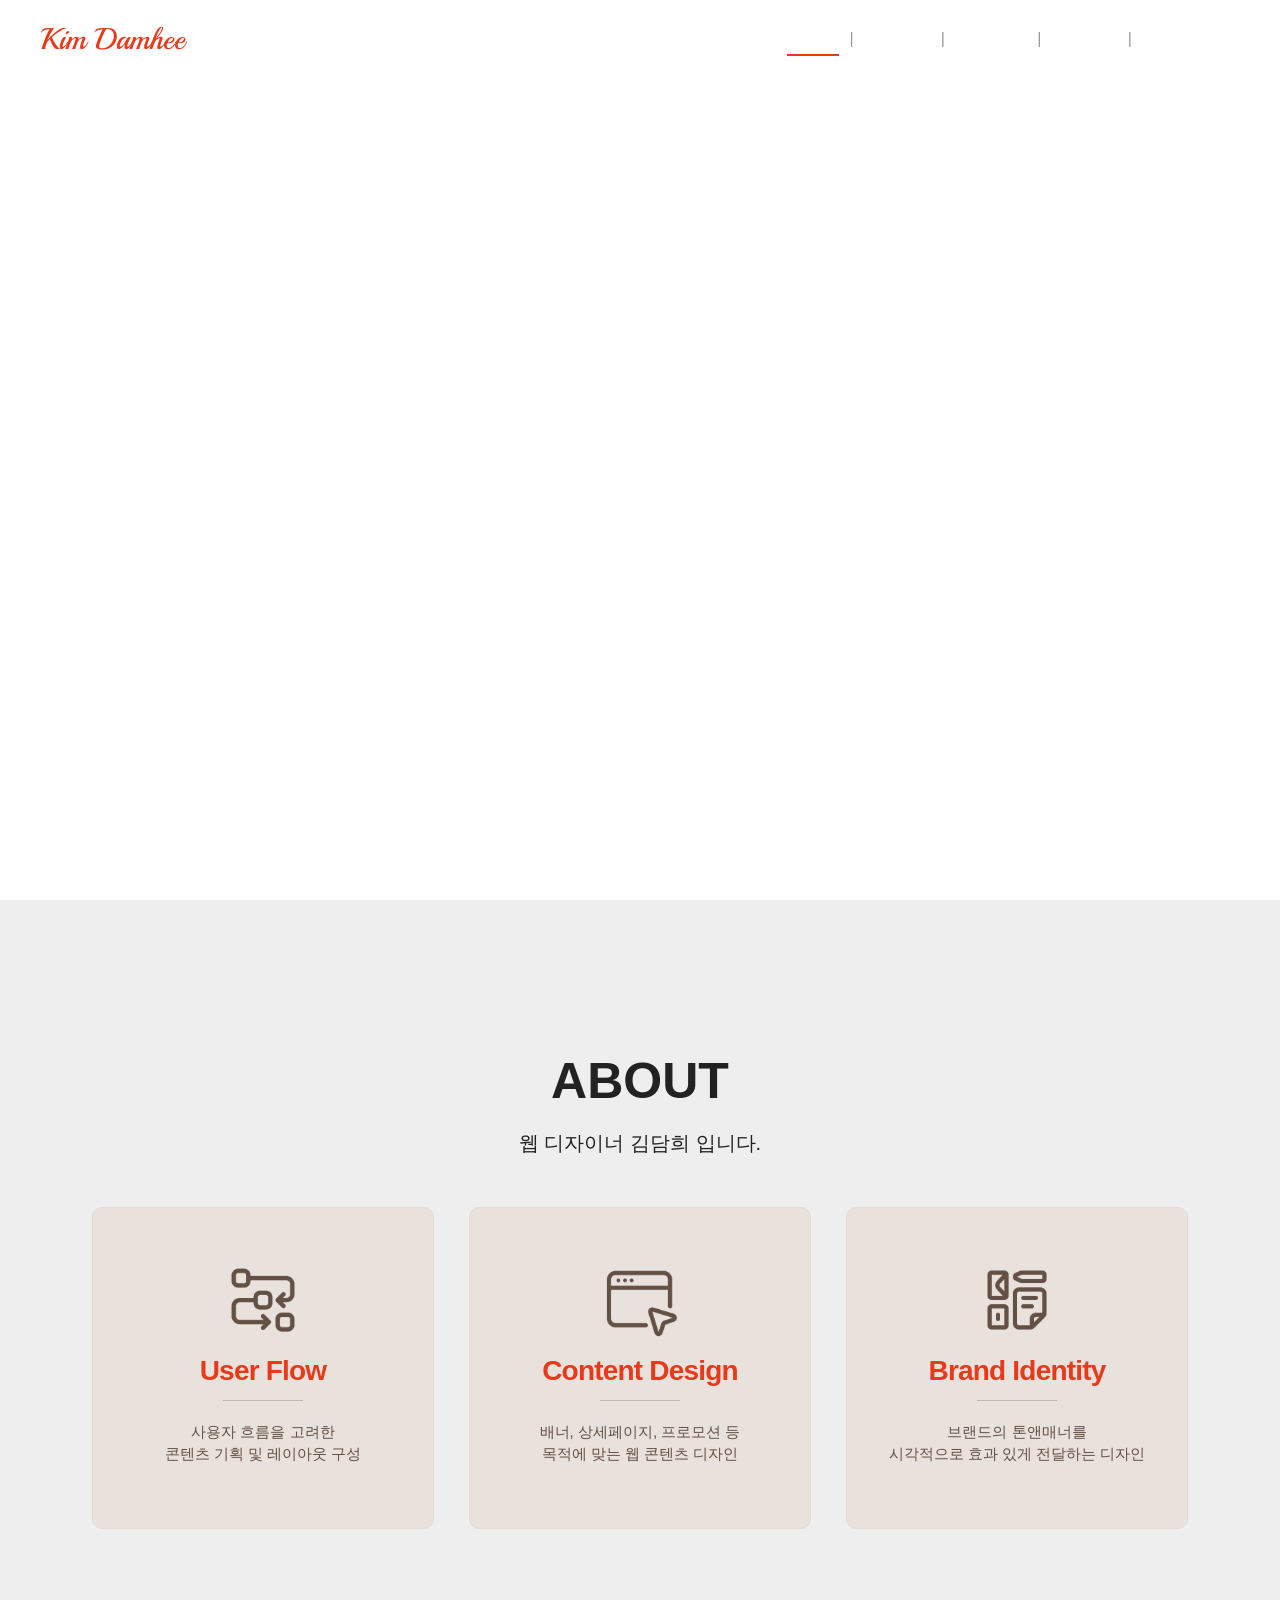
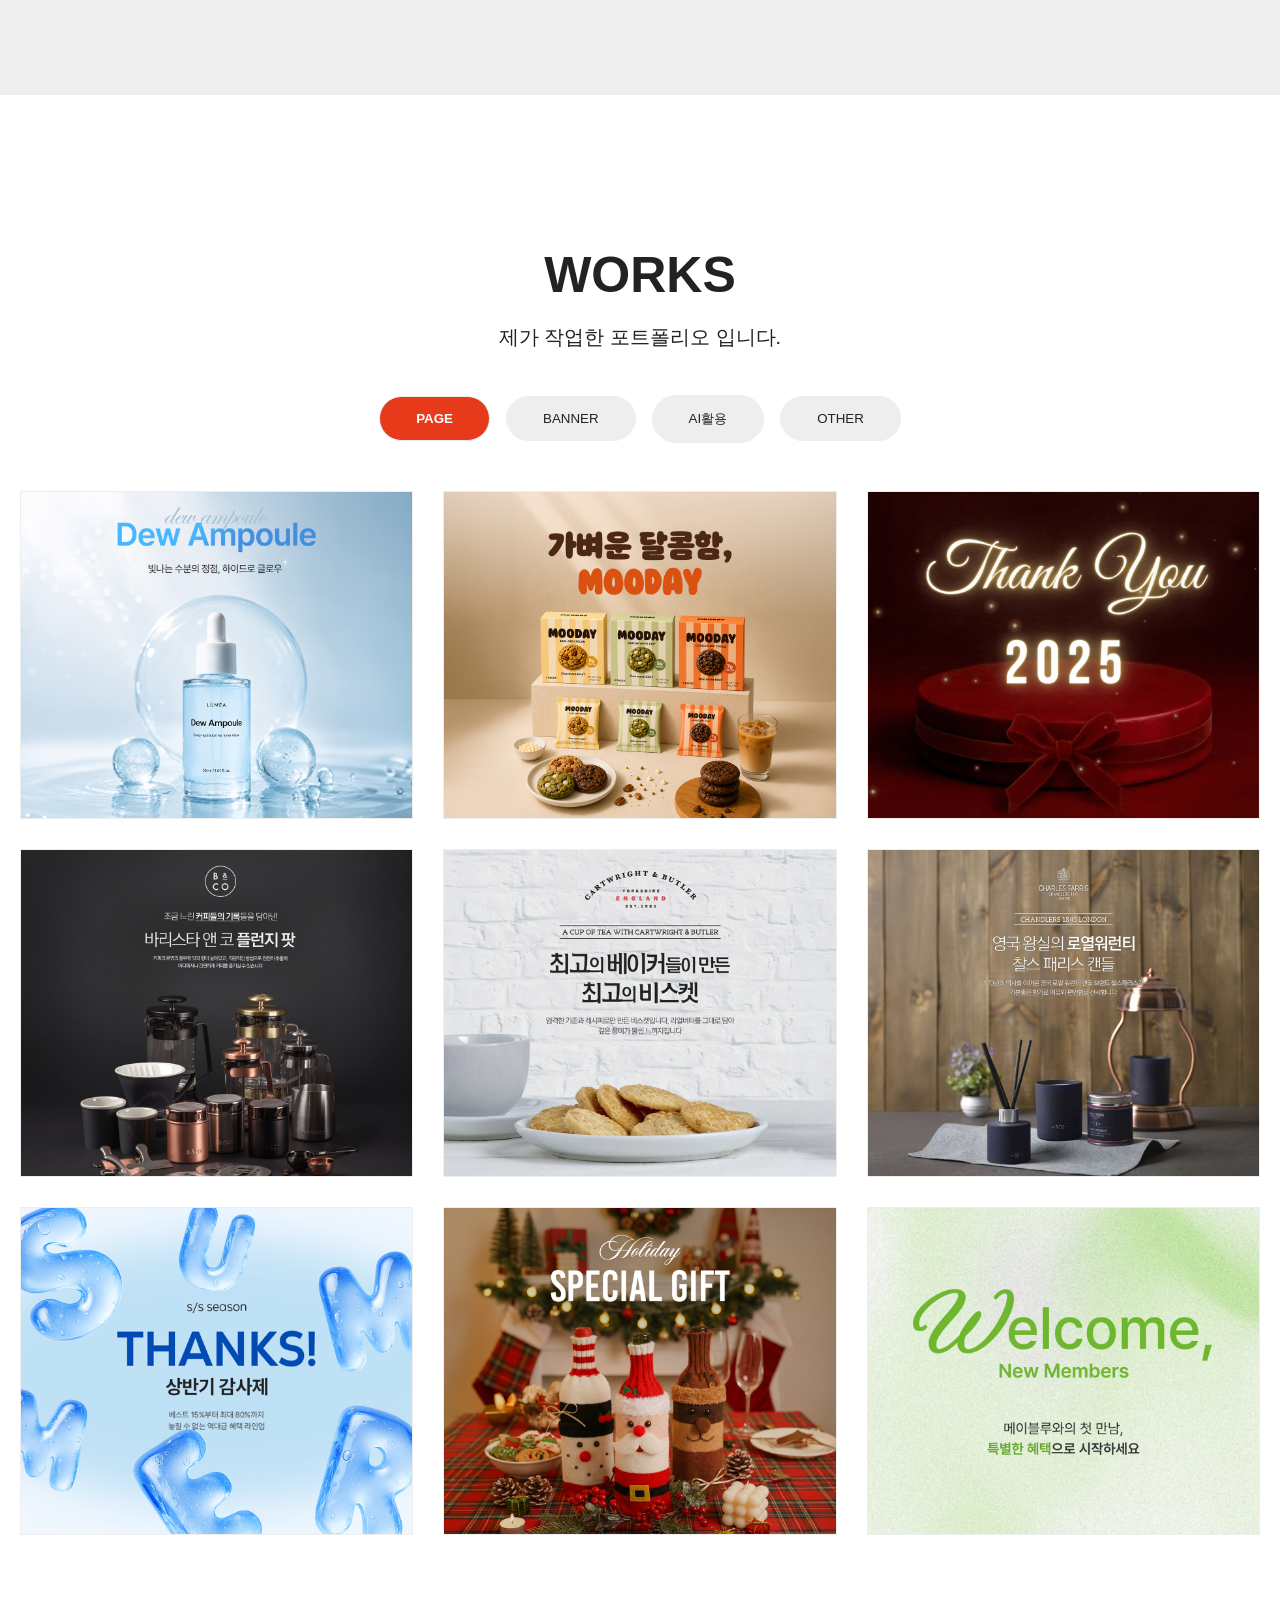
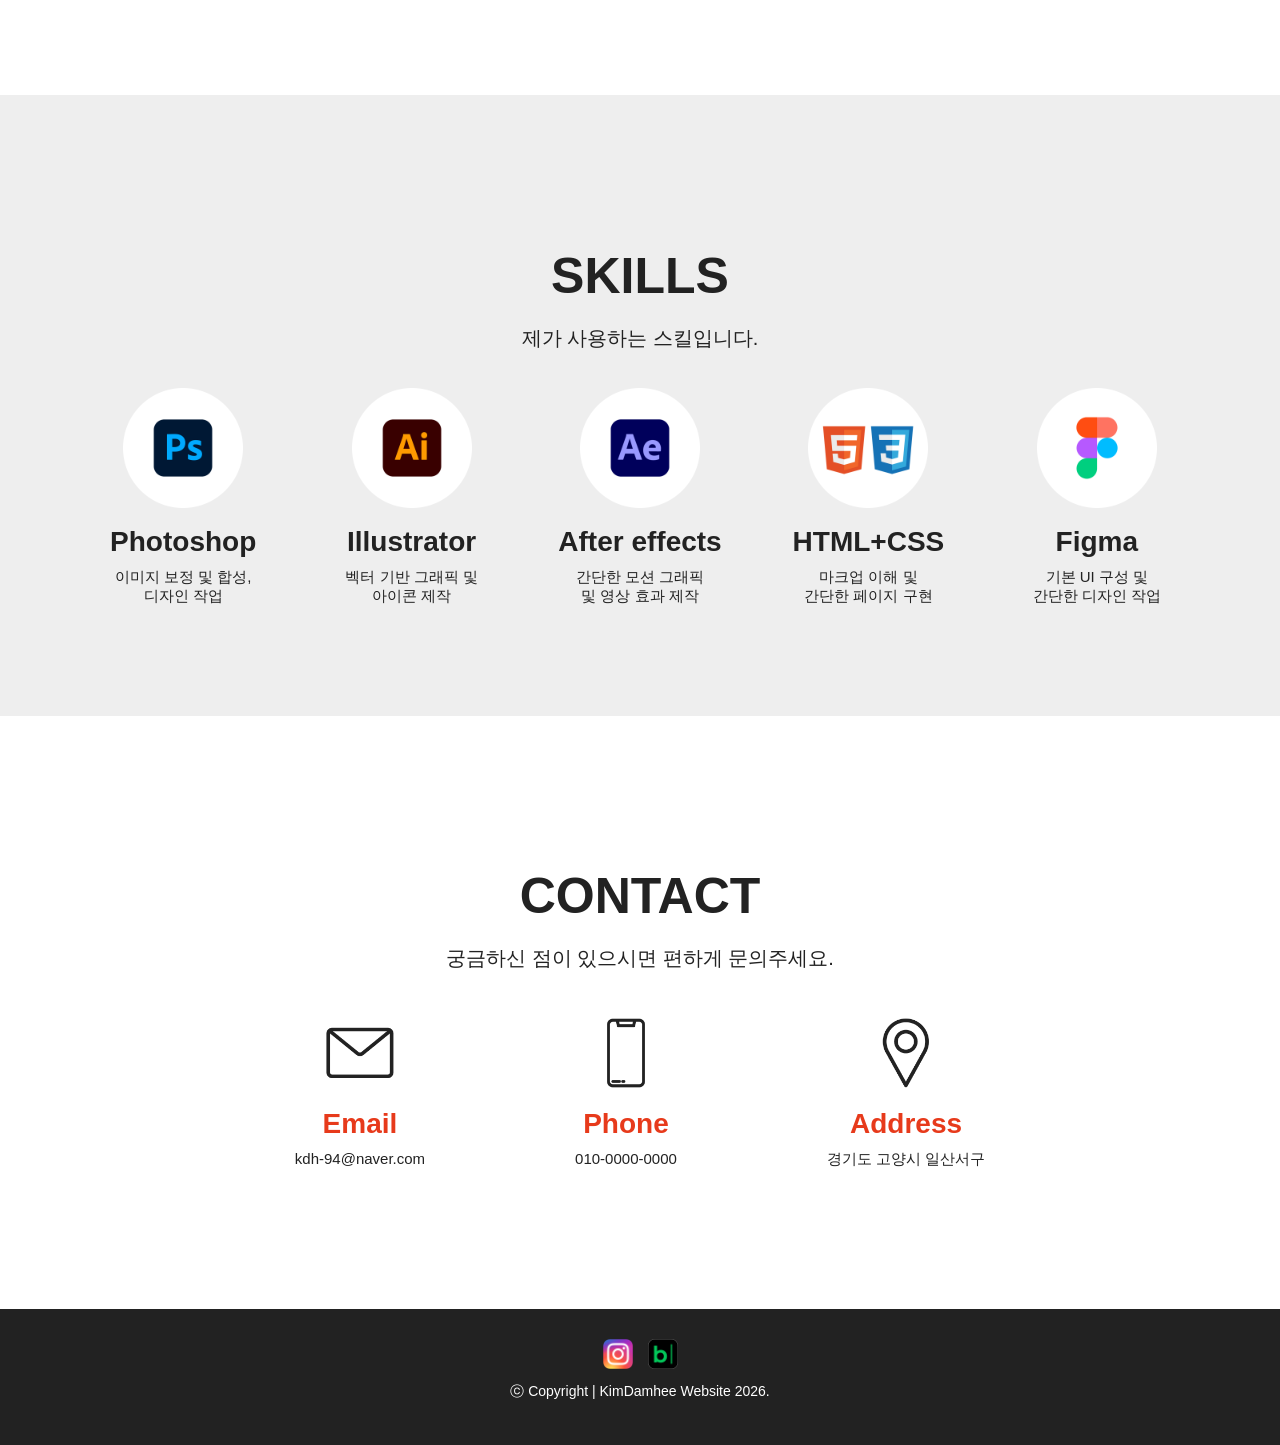
==== commit 28d1b5af: "Updates" ====
--- a/index.html
+++ b/index.html
@@ -1 +1 @@
-<!doctype html><html lang="en"><head><meta charset="utf-8"/><link rel="icon" type="image/png" sizes="32x32" href="/favicon.png"/><link rel="icon" type="image/png" sizes="16x16" href="/favicon.png"/><meta name="robots" content="noindex, nofollow"><link href="https://fonts.googleapis.com/css2?family=Great+Vibes&display=swap" rel="stylesheet"><link rel="preconnect" href="https://fonts.googleapis.com"><link rel="preconnect" href="https://fonts.gstatic.com" crossorigin><link href="https://fonts.googleapis.com/css2?family=Caveat:wght@400..700&family=Kalam:wght@300;400;700&family=Playball&display=swap" rel="stylesheet"><meta name="viewport" content="width=device-width,initial-scale=1"/><meta name="theme-color" content="#000000"/><meta name="description" content="Web site created using create-react-app"/><link rel="apple-touch-icon" href="/logo192.png"/><link rel="manifest" href="/manifest.json"/><title>Web Portfolio</title><script defer="defer" src="/static/js/main.57cac14a.js"></script><link href="/static/css/main.86b58fee.css" rel="stylesheet"></head><body><noscript>You need to enable JavaScript to run this app.</noscript><div id="root"></div></body></html>+<!doctype html><html lang="en"><head><meta charset="utf-8"/><link rel="icon" type="image/png" sizes="32x32" href="/favicon.png"/><link rel="icon" type="image/png" sizes="16x16" href="/favicon.png"/><meta name="robots" content="noindex, nofollow"><link href="https://fonts.googleapis.com/css2?family=Great+Vibes&display=swap" rel="stylesheet"><link rel="preconnect" href="https://fonts.googleapis.com"><link rel="preconnect" href="https://fonts.gstatic.com" crossorigin><link href="https://fonts.googleapis.com/css2?family=Caveat:wght@400..700&family=Kalam:wght@300;400;700&family=Playball&display=swap" rel="stylesheet"><meta name="viewport" content="width=device-width,initial-scale=1"/><meta name="theme-color" content="#000000"/><meta name="description" content="Web site created using create-react-app"/><link rel="apple-touch-icon" href="/logo192.png"/><link rel="manifest" href="/manifest.json"/><title>Web Portfolio</title><script defer="defer" src="/static/js/main.c51d79b6.js"></script><link href="/static/css/main.86b58fee.css" rel="stylesheet"></head><body><noscript>You need to enable JavaScript to run this app.</noscript><div id="root"></div></body></html>
